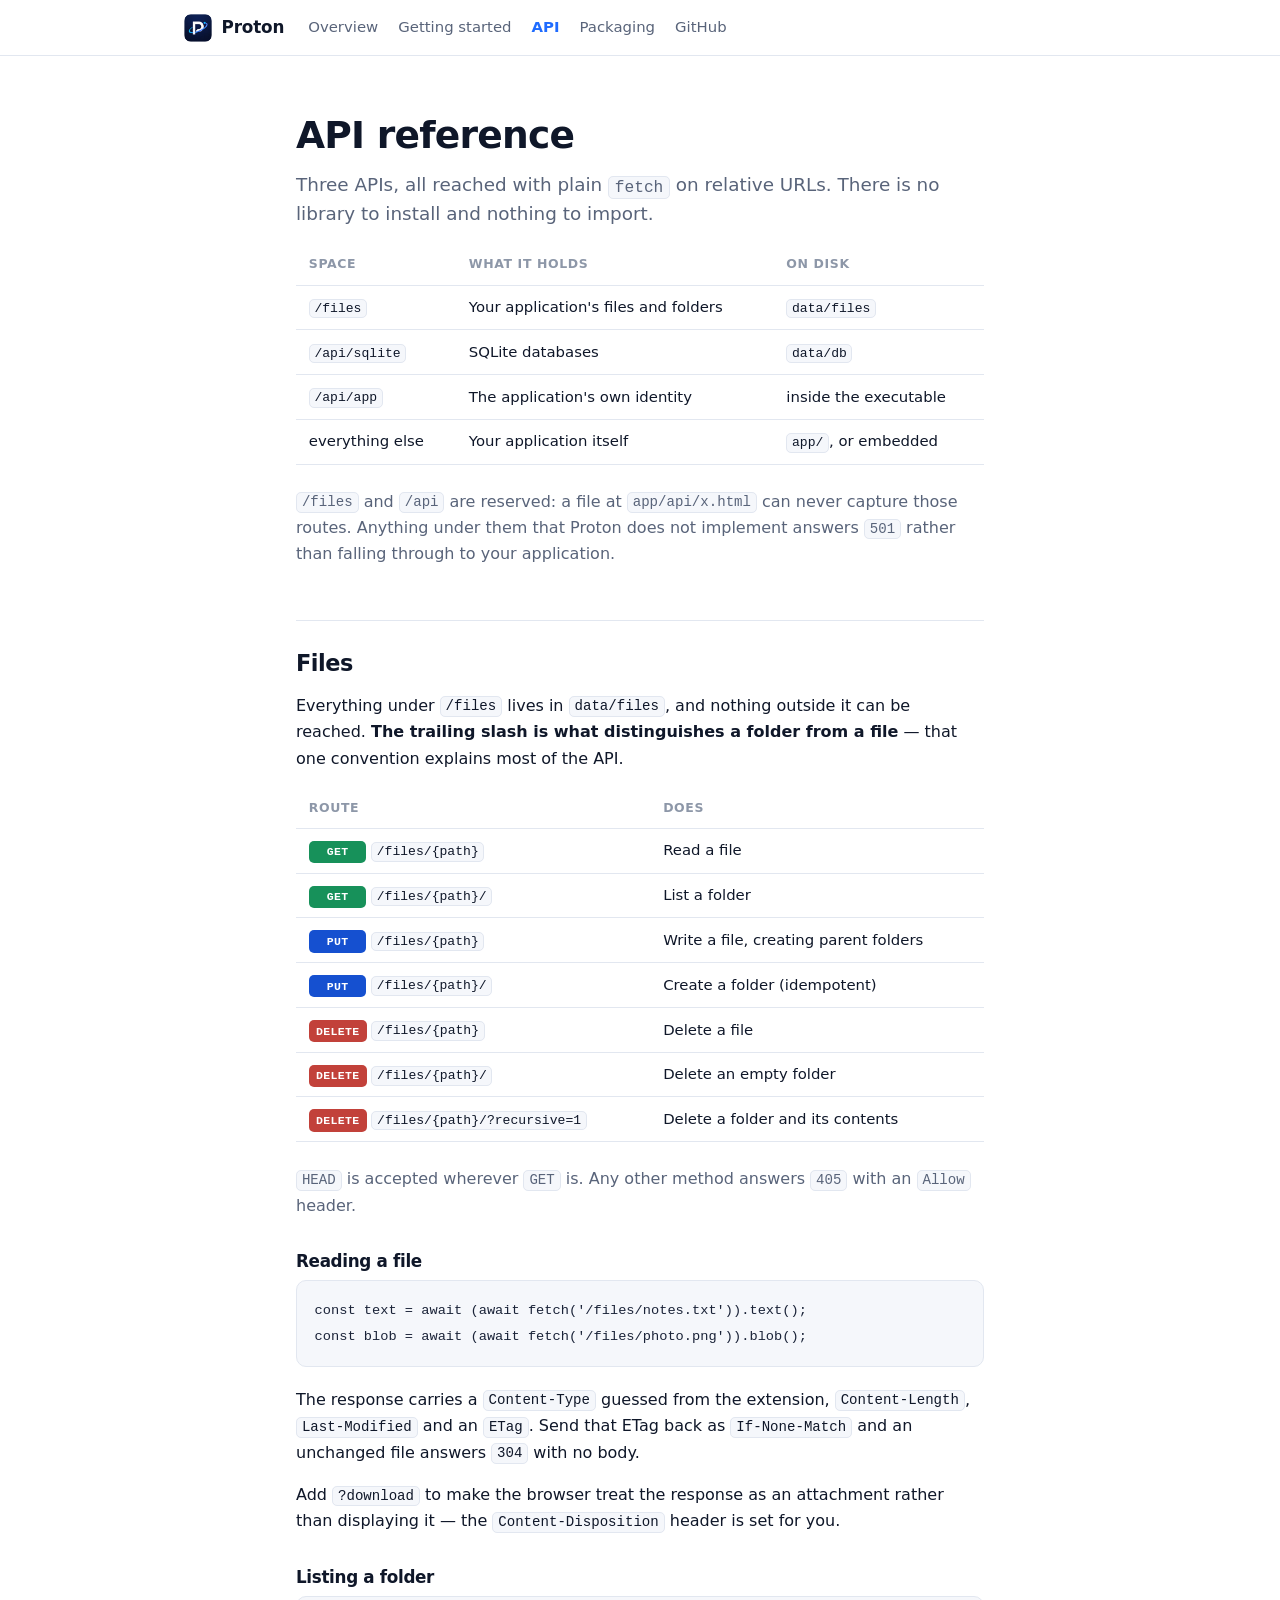
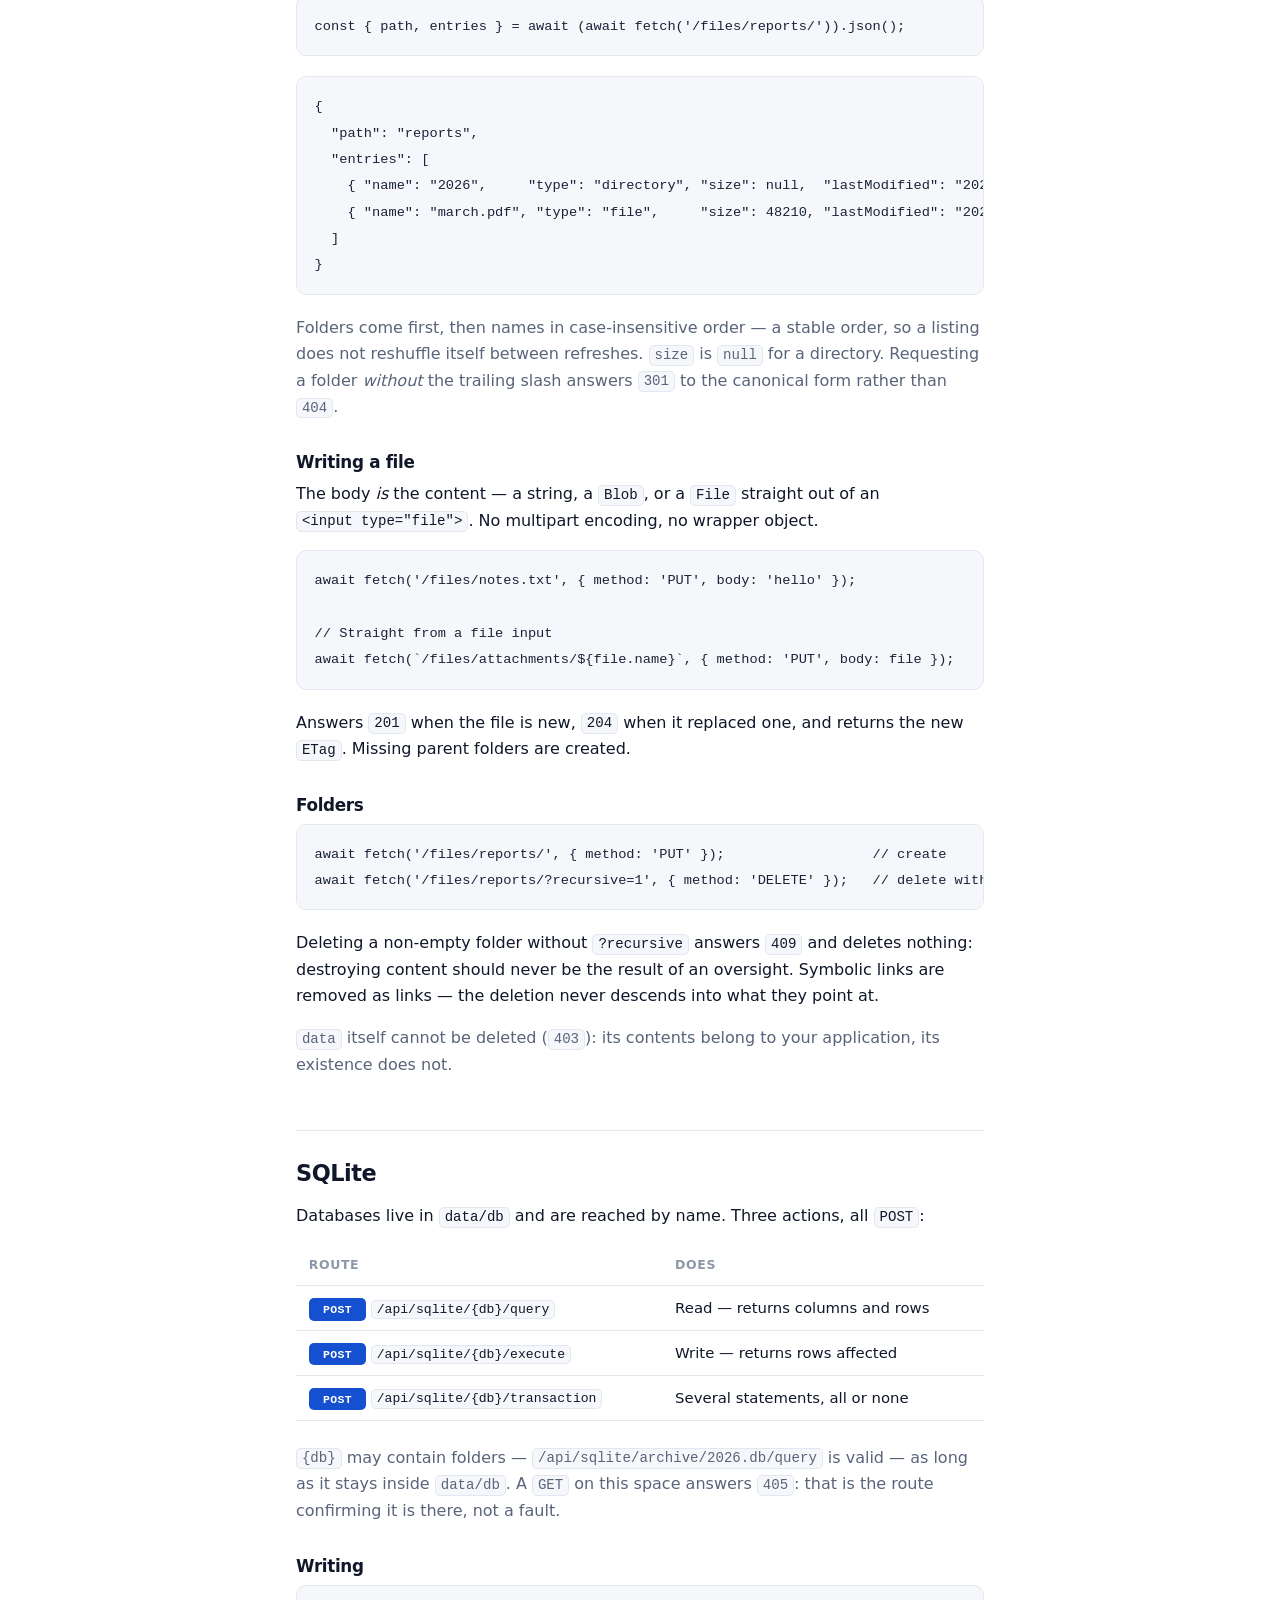
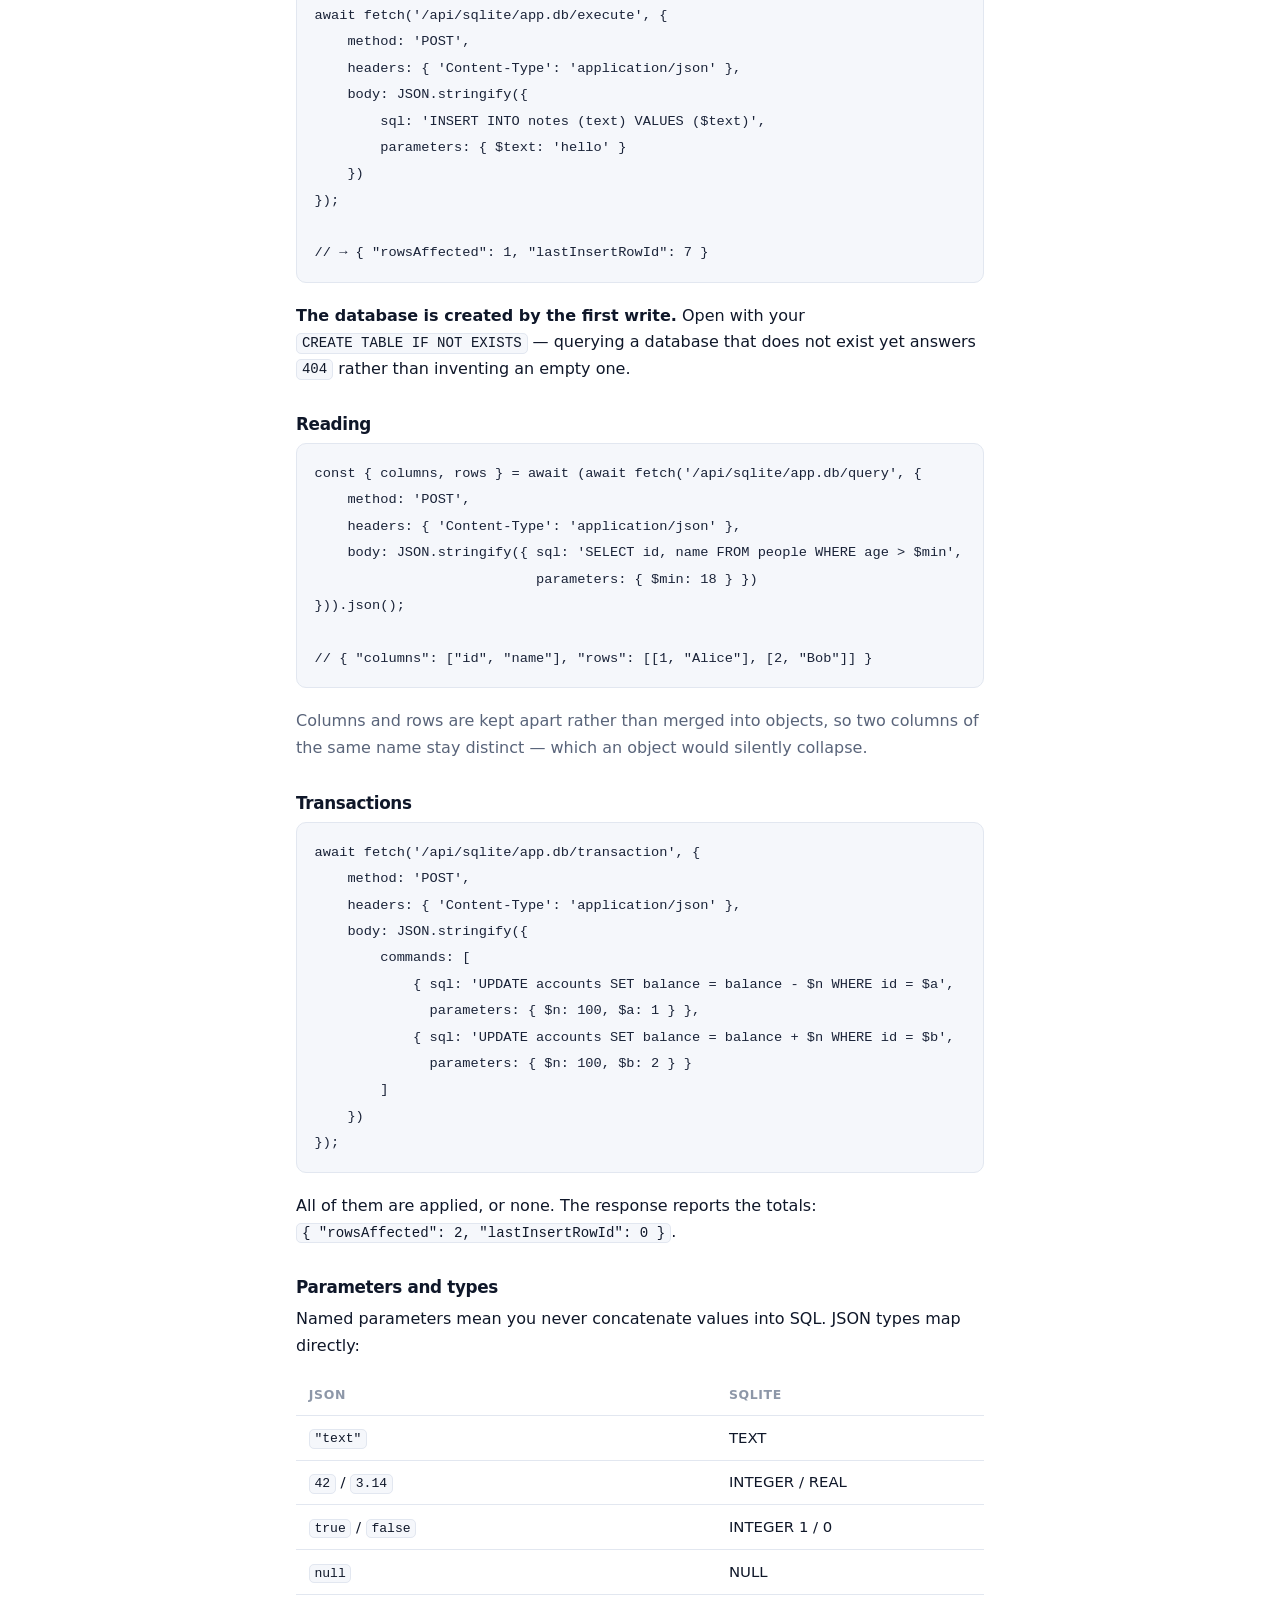
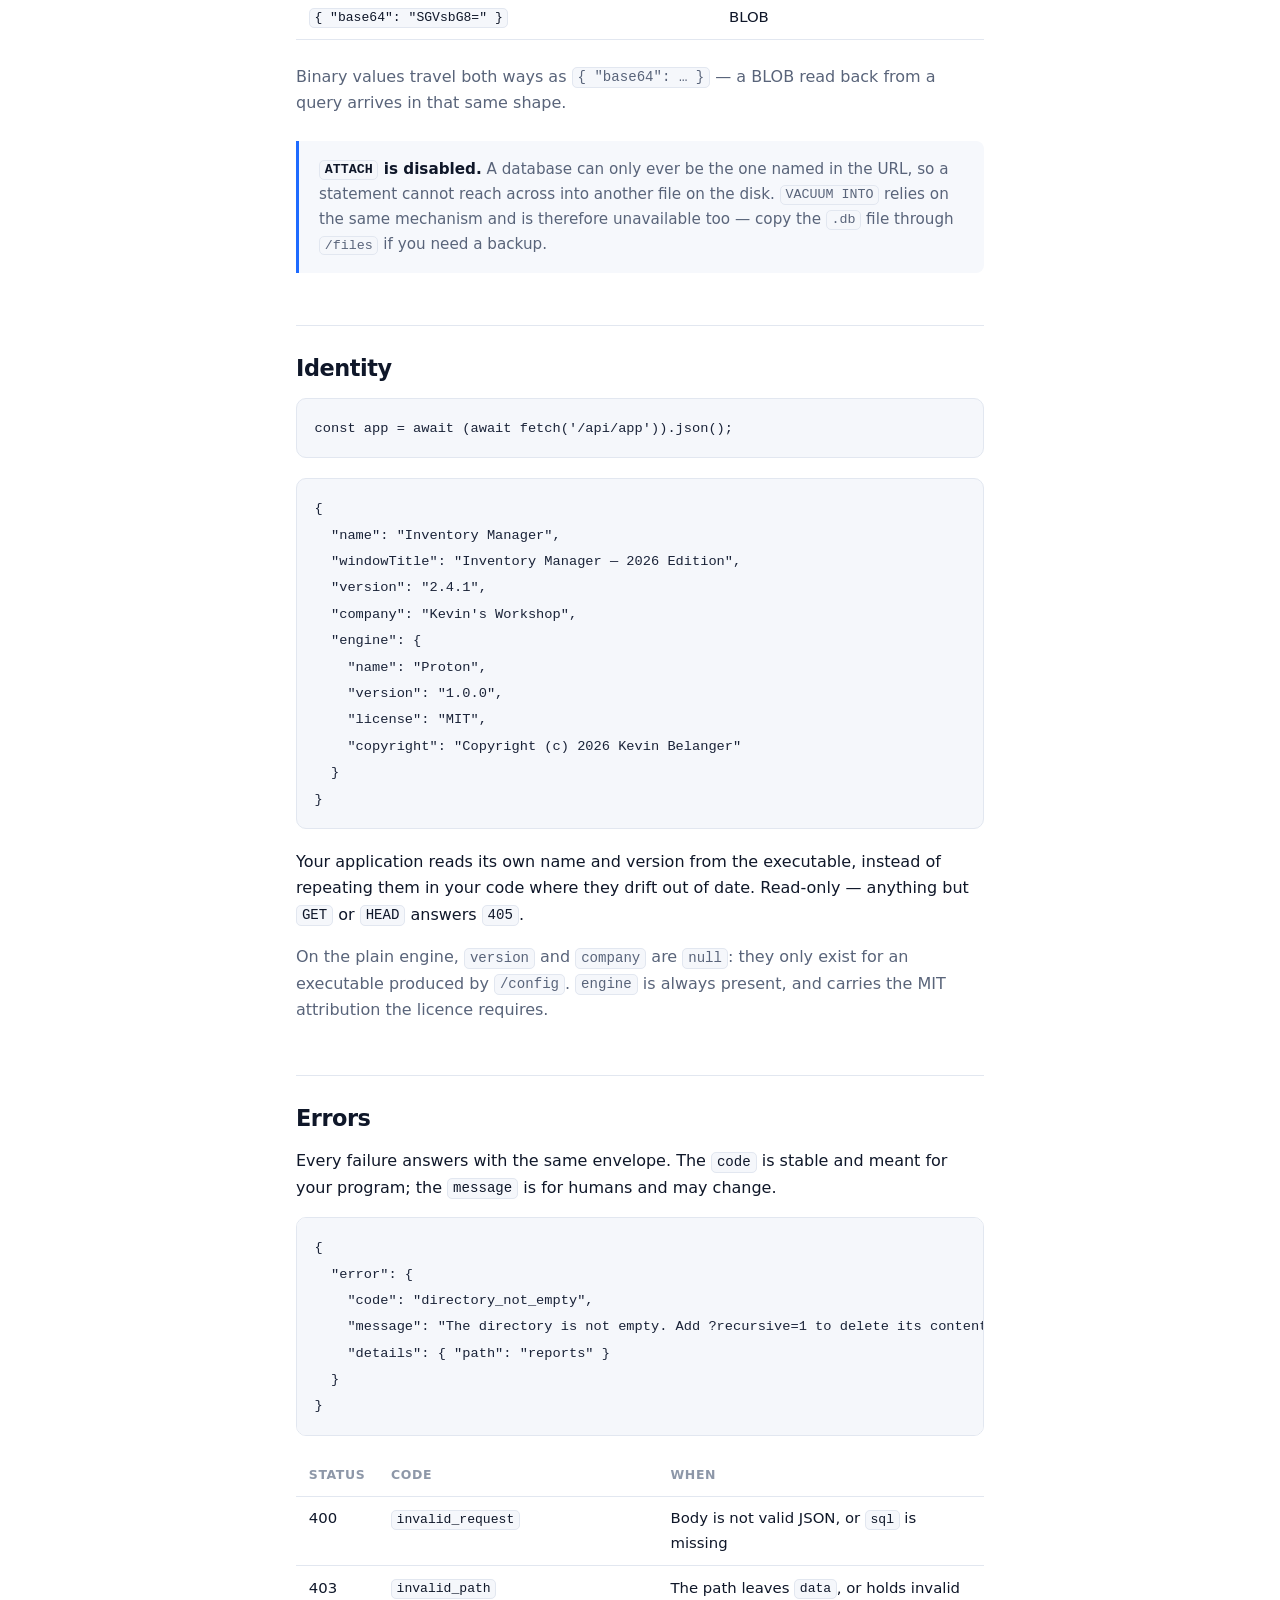
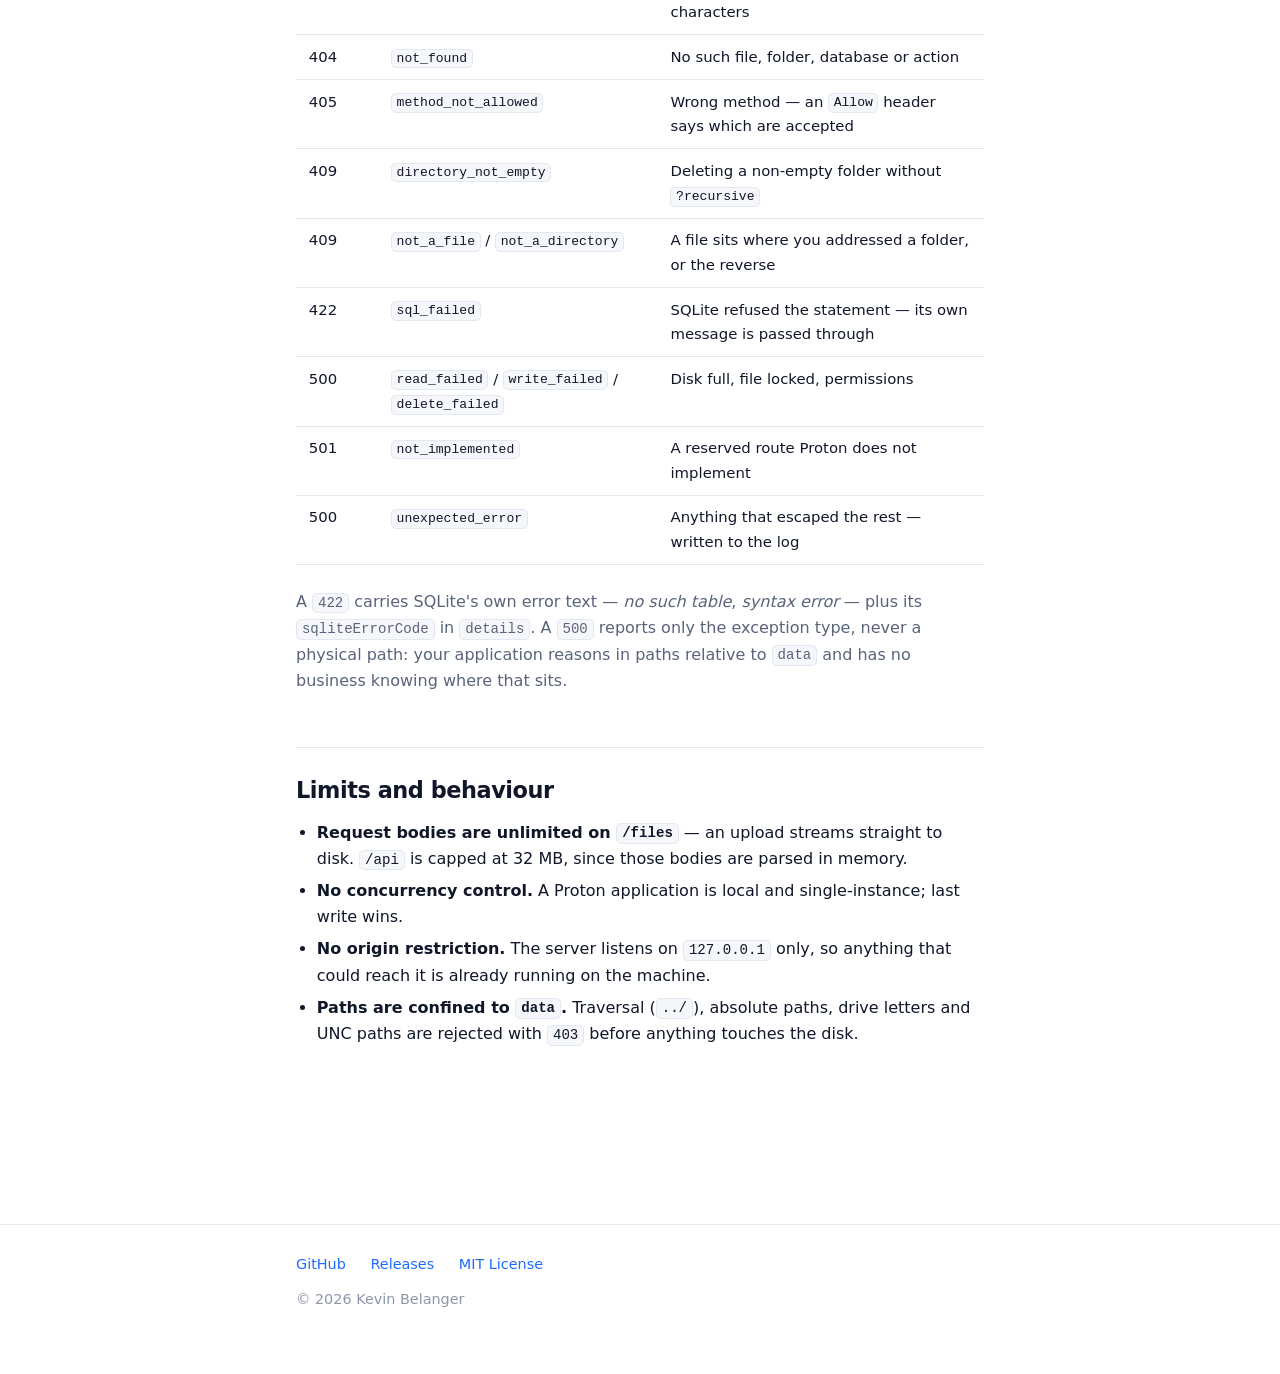
==== docs/api.html @ 99f1d13f "La documentation devient un site GitHub Pages sert `docs/` : la contrainte du fichier unique n'exist" ====
<!doctype html>
<html lang="en">
<head>
<meta charset="utf-8">
<meta name="viewport" content="width=device-width, initial-scale=1">
<title>API reference — Proton</title>
<meta name="description" content="The three APIs Proton adds to a web page: files, SQLite databases, and application identity.">
<link rel="icon" href="logo-96.png">
<link rel="stylesheet" href="style.css">
</head>
<body>

<header class="site-header">
<div>
    <a class="brand" href="index.html"><img src="logo-96.png" alt="">Proton</a>
    <nav class="site-nav">
        <a href="index.html">Overview</a>
        <a href="getting-started.html">Getting started</a>
        <a href="api.html" class="current">API</a>
        <a href="packaging.html">Packaging</a>
        <a class="out" href="https://github.com/kevin-belanger/Proton">GitHub</a>
    </nav>
</div>
</header>

<main>

<h1>API reference</h1>

<p class="lead">
    Three APIs, all reached with plain <code>fetch</code> on relative URLs. There is no
    library to install and nothing to import.
</p>

<div class="scroll">
<table>
    <tr><th>Space</th><th>What it holds</th><th>On disk</th></tr>
    <tr>
        <td><code>/files</code></td>
        <td>Your application's files and folders</td>
        <td><code>data/files</code></td>
    </tr>
    <tr>
        <td><code>/api/sqlite</code></td>
        <td>SQLite databases</td>
        <td><code>data/db</code></td>
    </tr>
    <tr>
        <td><code>/api/app</code></td>
        <td>The application's own identity</td>
        <td>inside the executable</td>
    </tr>
    <tr>
        <td>everything else</td>
        <td>Your application itself</td>
        <td><code>app/</code>, or embedded</td>
    </tr>
</table>
</div>

<p class="muted">
    <code>/files</code> and <code>/api</code> are reserved: a file at
    <code>app/api/x.html</code> can never capture those routes. Anything under them
    that Proton does not implement answers <code>501</code> rather than falling through
    to your application.
</p>

<h2>Files</h2>

<p>
    Everything under <code>/files</code> lives in <code>data/files</code>, and nothing
    outside it can be reached. <strong>The trailing slash is what distinguishes a
    folder from a file</strong> — that one convention explains most of the API.
</p>

<div class="scroll">
<table>
    <tr><th>Route</th><th>Does</th></tr>
    <tr><td><span class="m m-get">GET</span> <code>/files/{path}</code></td><td>Read a file</td></tr>
    <tr><td><span class="m m-get">GET</span> <code>/files/{path}/</code></td><td>List a folder</td></tr>
    <tr><td><span class="m m-put">PUT</span> <code>/files/{path}</code></td><td>Write a file, creating parent folders</td></tr>
    <tr><td><span class="m m-put">PUT</span> <code>/files/{path}/</code></td><td>Create a folder (idempotent)</td></tr>
    <tr><td><span class="m m-del">DELETE</span> <code>/files/{path}</code></td><td>Delete a file</td></tr>
    <tr><td><span class="m m-del">DELETE</span> <code>/files/{path}/</code></td><td>Delete an empty folder</td></tr>
    <tr><td><span class="m m-del">DELETE</span> <code>/files/{path}/?recursive=1</code></td><td>Delete a folder and its contents</td></tr>
</table>
</div>

<p class="muted">
    <code>HEAD</code> is accepted wherever <code>GET</code> is. Any other method
    answers <code>405</code> with an <code>Allow</code> header.
</p>

<h3>Reading a file</h3>

<pre><code>const text = await (await fetch('/files/notes.txt')).text();
const blob = await (await fetch('/files/photo.png')).blob();</code></pre>

<p>
    The response carries a <code>Content-Type</code> guessed from the extension,
    <code>Content-Length</code>, <code>Last-Modified</code> and an <code>ETag</code>.
    Send that ETag back as <code>If-None-Match</code> and an unchanged file answers
    <code>304</code> with no body.
</p>

<p>
    Add <code>?download</code> to make the browser treat the response as an attachment
    rather than displaying it — the <code>Content-Disposition</code> header is set for
    you.
</p>

<h3>Listing a folder</h3>

<pre><code>const { path, entries } = await (await fetch('/files/reports/')).json();</code></pre>

<pre><code>{
  "path": "reports",
  "entries": [
    { "name": "2026",     "type": "directory", "size": null,  "lastModified": "2026-08-25T13:40:41Z" },
    { "name": "march.pdf", "type": "file",     "size": 48210, "lastModified": "2026-08-24T09:12:03Z" }
  ]
}</code></pre>

<p class="muted">
    Folders come first, then names in case-insensitive order — a stable order, so a
    listing does not reshuffle itself between refreshes. <code>size</code> is
    <code>null</code> for a directory. Requesting a folder <em>without</em> the trailing
    slash answers <code>301</code> to the canonical form rather than <code>404</code>.
</p>

<h3>Writing a file</h3>

<p>
    The body <em>is</em> the content — a string, a <code>Blob</code>, or a
    <code>File</code> straight out of an <code>&lt;input type="file"&gt;</code>. No
    multipart encoding, no wrapper object.
</p>

<pre><code>await fetch('/files/notes.txt', { method: 'PUT', body: 'hello' });

// Straight from a file input
await fetch(`/files/attachments/${file.name}`, { method: 'PUT', body: file });</code></pre>

<p>
    Answers <code>201</code> when the file is new, <code>204</code> when it replaced
    one, and returns the new <code>ETag</code>. Missing parent folders are created.
</p>

<h3>Folders</h3>

<pre><code>await fetch('/files/reports/', { method: 'PUT' });                  // create
await fetch('/files/reports/?recursive=1', { method: 'DELETE' });   // delete with contents</code></pre>

<p>
    Deleting a non-empty folder without <code>?recursive</code> answers
    <code>409</code> and deletes nothing: destroying content should never be the result
    of an oversight. Symbolic links are removed as links — the deletion never descends
    into what they point at.
</p>

<p class="muted">
    <code>data</code> itself cannot be deleted (<code>403</code>): its contents belong
    to your application, its existence does not.
</p>

<h2>SQLite</h2>

<p>
    Databases live in <code>data/db</code> and are reached by name. Three actions, all
    <code>POST</code>:
</p>

<div class="scroll">
<table>
    <tr><th>Route</th><th>Does</th></tr>
    <tr><td><span class="m m-post">POST</span> <code>/api/sqlite/{db}/query</code></td><td>Read — returns columns and rows</td></tr>
    <tr><td><span class="m m-post">POST</span> <code>/api/sqlite/{db}/execute</code></td><td>Write — returns rows affected</td></tr>
    <tr><td><span class="m m-post">POST</span> <code>/api/sqlite/{db}/transaction</code></td><td>Several statements, all or none</td></tr>
</table>
</div>

<p class="muted">
    <code>{db}</code> may contain folders — <code>/api/sqlite/archive/2026.db/query</code>
    is valid — as long as it stays inside <code>data/db</code>. A <code>GET</code> on
    this space answers <code>405</code>: that is the route confirming it is there, not
    a fault.
</p>

<h3>Writing</h3>

<pre><code>await fetch('/api/sqlite/app.db/execute', {
    method: 'POST',
    headers: { 'Content-Type': 'application/json' },
    body: JSON.stringify({
        sql: 'INSERT INTO notes (text) VALUES ($text)',
        parameters: { $text: 'hello' }
    })
});

// → { "rowsAffected": 1, "lastInsertRowId": 7 }</code></pre>

<p>
    <strong>The database is created by the first write.</strong> Open with your
    <code>CREATE TABLE IF NOT EXISTS</code> — querying a database that does not exist
    yet answers <code>404</code> rather than inventing an empty one.
</p>

<h3>Reading</h3>

<pre><code>const { columns, rows } = await (await fetch('/api/sqlite/app.db/query', {
    method: 'POST',
    headers: { 'Content-Type': 'application/json' },
    body: JSON.stringify({ sql: 'SELECT id, name FROM people WHERE age &gt; $min',
                           parameters: { $min: 18 } })
})).json();

// { "columns": ["id", "name"], "rows": [[1, "Alice"], [2, "Bob"]] }</code></pre>

<p class="muted">
    Columns and rows are kept apart rather than merged into objects, so two columns of
    the same name stay distinct — which an object would silently collapse.
</p>

<h3>Transactions</h3>

<pre><code>await fetch('/api/sqlite/app.db/transaction', {
    method: 'POST',
    headers: { 'Content-Type': 'application/json' },
    body: JSON.stringify({
        commands: [
            { sql: 'UPDATE accounts SET balance = balance - $n WHERE id = $a',
              parameters: { $n: 100, $a: 1 } },
            { sql: 'UPDATE accounts SET balance = balance + $n WHERE id = $b',
              parameters: { $n: 100, $b: 2 } }
        ]
    })
});</code></pre>

<p>
    All of them are applied, or none. The response reports the totals:
    <code>{ "rowsAffected": 2, "lastInsertRowId": 0 }</code>.
</p>

<h3>Parameters and types</h3>

<p>
    Named parameters mean you never concatenate values into SQL. JSON types map
    directly:
</p>

<div class="scroll">
<table>
    <tr><th>JSON</th><th>SQLite</th></tr>
    <tr><td><code>"text"</code></td><td>TEXT</td></tr>
    <tr><td><code>42</code> / <code>3.14</code></td><td>INTEGER / REAL</td></tr>
    <tr><td><code>true</code> / <code>false</code></td><td>INTEGER 1 / 0</td></tr>
    <tr><td><code>null</code></td><td>NULL</td></tr>
    <tr><td><code>{ "base64": "SGVsbG8=" }</code></td><td>BLOB</td></tr>
</table>
</div>

<p class="muted">
    Binary values travel both ways as <code>{ "base64": … }</code> — a BLOB read back
    from a query arrives in that same shape.
</p>

<div class="note">
    <p>
        <strong><code>ATTACH</code> is disabled.</strong> A database can only ever be
        the one named in the URL, so a statement cannot reach across into another file
        on the disk. <code>VACUUM INTO</code> relies on the same mechanism and is
        therefore unavailable too — copy the <code>.db</code> file through
        <code>/files</code> if you need a backup.
    </p>
</div>

<h2>Identity</h2>

<pre><code>const app = await (await fetch('/api/app')).json();</code></pre>

<pre><code>{
  "name": "Inventory Manager",
  "windowTitle": "Inventory Manager — 2026 Edition",
  "version": "2.4.1",
  "company": "Kevin's Workshop",
  "engine": {
    "name": "Proton",
    "version": "1.0.0",
    "license": "MIT",
    "copyright": "Copyright (c) 2026 Kevin Belanger"
  }
}</code></pre>

<p>
    Your application reads its own name and version from the executable, instead of
    repeating them in your code where they drift out of date. Read-only —
    anything but <code>GET</code> or <code>HEAD</code> answers <code>405</code>.
</p>

<p class="muted">
    On the plain engine, <code>version</code> and <code>company</code> are
    <code>null</code>: they only exist for an executable produced by
    <code>/config</code>. <code>engine</code> is always present, and carries the MIT
    attribution the licence requires.
</p>

<h2>Errors</h2>

<p>
    Every failure answers with the same envelope. The <code>code</code> is stable and
    meant for your program; the <code>message</code> is for humans and may change.
</p>

<pre><code>{
  "error": {
    "code": "directory_not_empty",
    "message": "The directory is not empty. Add ?recursive=1 to delete its contents.",
    "details": { "path": "reports" }
  }
}</code></pre>

<div class="scroll">
<table>
    <tr><th>Status</th><th>Code</th><th>When</th></tr>
    <tr><td>400</td><td><code>invalid_request</code></td><td>Body is not valid JSON, or <code>sql</code> is missing</td></tr>
    <tr><td>403</td><td><code>invalid_path</code></td><td>The path leaves <code>data</code>, or holds invalid characters</td></tr>
    <tr><td>404</td><td><code>not_found</code></td><td>No such file, folder, database or action</td></tr>
    <tr><td>405</td><td><code>method_not_allowed</code></td><td>Wrong method — an <code>Allow</code> header says which are accepted</td></tr>
    <tr><td>409</td><td><code>directory_not_empty</code></td><td>Deleting a non-empty folder without <code>?recursive</code></td></tr>
    <tr><td>409</td><td><code>not_a_file</code> / <code>not_a_directory</code></td><td>A file sits where you addressed a folder, or the reverse</td></tr>
    <tr><td>422</td><td><code>sql_failed</code></td><td>SQLite refused the statement — its own message is passed through</td></tr>
    <tr><td>500</td><td><code>read_failed</code> / <code>write_failed</code> / <code>delete_failed</code></td><td>Disk full, file locked, permissions</td></tr>
    <tr><td>501</td><td><code>not_implemented</code></td><td>A reserved route Proton does not implement</td></tr>
    <tr><td>500</td><td><code>unexpected_error</code></td><td>Anything that escaped the rest — written to the log</td></tr>
</table>
</div>

<p class="muted">
    A <code>422</code> carries SQLite's own error text — <em>no such table</em>,
    <em>syntax error</em> — plus its <code>sqliteErrorCode</code> in
    <code>details</code>. A <code>500</code> reports only the exception type, never a
    physical path: your application reasons in paths relative to <code>data</code> and
    has no business knowing where that sits.
</p>

<h2>Limits and behaviour</h2>

<ul>
    <li><strong>Request bodies are unlimited on <code>/files</code></strong> — an
        upload streams straight to disk. <code>/api</code> is capped at 32 MB, since
        those bodies are parsed in memory.</li>
    <li><strong>No concurrency control.</strong> A Proton application is local and
        single-instance; last write wins.</li>
    <li><strong>No origin restriction.</strong> The server listens on
        <code>127.0.0.1</code> only, so anything that could reach it is already running
        on the machine.</li>
    <li><strong>Paths are confined to <code>data</code>.</strong> Traversal
        (<code>../</code>), absolute paths, drive letters and UNC paths are rejected
        with <code>403</code> before anything touches the disk.</li>
</ul>

</main>

<footer class="site-footer">
<div>
    <a href="https://github.com/kevin-belanger/Proton">GitHub</a>
    <a href="https://github.com/kevin-belanger/Proton/releases">Releases</a>
    <a href="https://github.com/kevin-belanger/Proton/blob/main/LICENSE">MIT License</a>
    <p style="margin-top:.75rem">© 2026 Kevin Belanger</p>
</div>
</footer>

</body>
</html>
---- docs/style.css ----
/* Proton — documentation site */

:root {
    color-scheme: light dark;

    --page: #ffffff;
    --panel: #f6f8fc;
    --text: #0f1729;
    --muted: #59647a;
    --faint: #8d97a8;
    --line: #e2e7f0;

    --navy: #0c1a38;
    --blue: #1e6bff;
    --blue-deep: #1550d0;
    --cyan: #22a7f0;
    --blue-soft: #eaf1ff;

    --code-bg: #f5f7fb;
    --code-text: #1a2338;
    --shell-bg: #0c1a38;
    --shell-text: #dde6f7;
    --shell-dim: #8ba3cc;

    --ok: #17915a;
}

@media (prefers-color-scheme: dark) {
    :root {
        --page: #0b1220;
        --panel: #121b2e;
        --text: #eef2f9;
        --muted: #9daac0;
        --faint: #6d7a90;
        --line: #222d44;

        --navy: #060d1c;
        --blue: #74a3ff;
        --blue-deep: #5b8cf0;
        --cyan: #4cc2ff;
        --blue-soft: #16233d;

        --code-bg: #121b2e;
        --code-text: #dde6f7;
        --shell-bg: #060d1c;
        --shell-text: #dde6f7;
        --shell-dim: #6d7a90;

        --ok: #3fc98a;
    }
}

* { box-sizing: border-box; }

body {
    margin: 0;
    background: var(--page);
    color: var(--text);
    font-family: "Segoe UI Variable Text", "Segoe UI", -apple-system, system-ui, sans-serif;
    font-size: 16px;
    line-height: 1.65;
}

/* --- Header ------------------------------------------------------------- */

.site-header {
    border-bottom: 1px solid var(--line);
    background: var(--page);
    position: sticky;
    top: 0;
    z-index: 10;
}

.site-header > div {
    max-width: 60rem;
    margin: 0 auto;
    padding: .85rem 1.5rem;
    display: flex;
    align-items: center;
    gap: 1.5rem;
    flex-wrap: wrap;
}

.brand {
    display: flex;
    align-items: center;
    gap: .6rem;
    text-decoration: none;
    color: inherit;
    font-weight: 640;
    font-size: 1.05rem;
    letter-spacing: -.01em;
}

.brand img { width: 28px; height: 28px; border-radius: 7px; display: block; }

.site-nav { display: flex; gap: 1.25rem; flex-wrap: wrap; font-size: .93rem; }

.site-nav a { color: var(--muted); text-decoration: none; }
.site-nav a:hover { color: var(--text); }
.site-nav a.current { color: var(--blue); font-weight: 620; }

.site-nav .out { margin-left: auto; }

/* --- Layout ------------------------------------------------------------- */

main {
    max-width: 46rem;
    margin: 0 auto;
    padding: 3.5rem 1.5rem 6rem;
}

.wide { max-width: 60rem; }

/* --- Typography --------------------------------------------------------- */

h1, h2, h3, h4 {
    font-family: "Segoe UI Variable Display", "Segoe UI", -apple-system, system-ui, sans-serif;
    letter-spacing: -.02em;
    line-height: 1.25;
}

h1 { margin: 0 0 .75rem; font-size: 2.35rem; font-weight: 680; }

h2 {
    margin: 3.25rem 0 1rem;
    padding-top: 1.75rem;
    border-top: 1px solid var(--line);
    font-size: 1.4rem;
    font-weight: 640;
}

h3 { margin: 2rem 0 .5rem; font-size: 1.05rem; font-weight: 620; }
h4 { margin: 1.5rem 0 .4rem; font-size: .95rem; font-weight: 620; }

p { margin: 0 0 1rem; }
strong { font-weight: 620; }
.muted { color: var(--muted); }
.lead { font-size: 1.15rem; line-height: 1.55; color: var(--muted); }

a { color: var(--blue); text-decoration: none; }
a:hover { text-decoration: underline; }

ul, ol { padding-left: 1.3rem; }
li { margin-bottom: .35rem; }

/* --- Code --------------------------------------------------------------- */

code {
    font-family: "Cascadia Code", Consolas, "SF Mono", monospace;
    font-size: .88em;
    background: var(--code-bg);
    border: 1px solid var(--line);
    border-radius: 5px;
    padding: .1em .35em;
    white-space: nowrap;
}

pre {
    margin: 0 0 1.25rem;
    padding: 1rem 1.1rem;
    background: var(--code-bg);
    border: 1px solid var(--line);
    border-radius: 10px;
    overflow-x: auto;
}

pre code {
    background: none;
    border: none;
    padding: 0;
    white-space: pre;
    font-size: .855rem;
    line-height: 1.65;
    color: var(--code-text);
}

pre.shell { background: var(--shell-bg); border-color: transparent; }
pre.shell code { color: var(--shell-text); }
pre.shell .dim { color: var(--shell-dim); }

/* --- Tables ------------------------------------------------------------- */

.scroll { overflow-x: auto; margin: 0 0 1.5rem; }

table { width: 100%; border-collapse: collapse; font-size: .93rem; }

th, td {
    text-align: left;
    padding: .6rem .8rem;
    border-bottom: 1px solid var(--line);
    vertical-align: top;
}

th {
    font-weight: 620;
    font-size: .78rem;
    text-transform: uppercase;
    letter-spacing: .05em;
    color: var(--faint);
}

td code { white-space: nowrap; }

/* --- Cards -------------------------------------------------------------- */

.cards {
    display: grid;
    grid-template-columns: repeat(auto-fit, minmax(15rem, 1fr));
    gap: 1rem;
    margin: 1.75rem 0;
}

.card {
    display: block;
    padding: 1.15rem 1.3rem;
    background: var(--panel);
    border: 1px solid var(--line);
    border-radius: 12px;
    text-decoration: none;
    color: inherit;
}

.card:hover { border-color: var(--blue); text-decoration: none; }
.card strong { display: block; color: var(--blue); margin-bottom: .2rem; }
.card span { color: var(--muted); font-size: .92rem; }

/* --- Compare grid ------------------------------------------------------- */

.compare {
    display: grid;
    grid-template-columns: 1fr 1fr;
    gap: 1px;
    margin: 1.5rem 0;
    background: var(--line);
    border: 1px solid var(--line);
    border-radius: 12px;
    overflow: hidden;
}

.compare > div { padding: 1.1rem 1.25rem; background: var(--page); }

.compare h4 {
    margin: 0 0 .6rem;
    font-size: .76rem;
    font-weight: 640;
    text-transform: uppercase;
    letter-spacing: .06em;
    color: var(--faint);
}

.compare ul { margin: 0; padding-left: 1.1rem; color: var(--muted); font-size: .93rem; }
.compare .yes { color: var(--text); }

@media (max-width: 34rem) { .compare { grid-template-columns: 1fr; } }

/* --- Steps -------------------------------------------------------------- */

.steps { counter-reset: step; margin: 1.5rem 0 0; padding: 0; list-style: none; }

.steps > li {
    counter-increment: step;
    position: relative;
    padding: 0 0 1.75rem 3rem;
    margin-left: .9rem;
    border-left: 1px solid var(--line);
}

.steps > li:last-child { border-left-color: transparent; padding-bottom: 0; }

.steps > li::before {
    content: counter(step);
    position: absolute;
    left: -.9rem;
    top: -.15rem;
    width: 1.8rem;
    height: 1.8rem;
    background: var(--blue-soft);
    color: var(--blue);
    border-radius: 50%;
    display: grid;
    place-items: center;
    font-size: .82rem;
    font-weight: 640;
}

.steps h3 { margin: 0 0 .35rem; }
.steps p { margin-bottom: .75rem; }

/* --- Note --------------------------------------------------------------- */

.note {
    margin: 1.5rem 0;
    padding: 1rem 1.25rem;
    background: var(--panel);
    border-left: 3px solid var(--blue);
    border-radius: 0 8px 8px 0;
    font-size: .95rem;
    color: var(--muted);
}

.note p:last-child { margin-bottom: 0; }
.note strong { color: var(--text); }

/* --- Method badges ------------------------------------------------------ */

.m {
    display: inline-block;
    min-width: 3.6rem;
    text-align: center;
    padding: .1rem .45rem;
    border-radius: 5px;
    font-family: "Cascadia Code", Consolas, monospace;
    font-size: .72rem;
    font-weight: 700;
    letter-spacing: .03em;
    color: #fff;
    background: var(--faint);
    white-space: nowrap;
}

.m-get { background: var(--ok); }
.m-put { background: var(--blue-deep); }
.m-post { background: var(--blue-deep); }
.m-del { background: #c2413a; }

/* --- Footer ------------------------------------------------------------- */

.site-footer {
    border-top: 1px solid var(--line);
    margin-top: 4rem;
}

.site-footer > div {
    max-width: 46rem;
    margin: 0 auto;
    padding: 1.75rem 1.5rem 3rem;
    color: var(--faint);
    font-size: .9rem;
}

.site-footer a { margin-right: 1.25rem; }
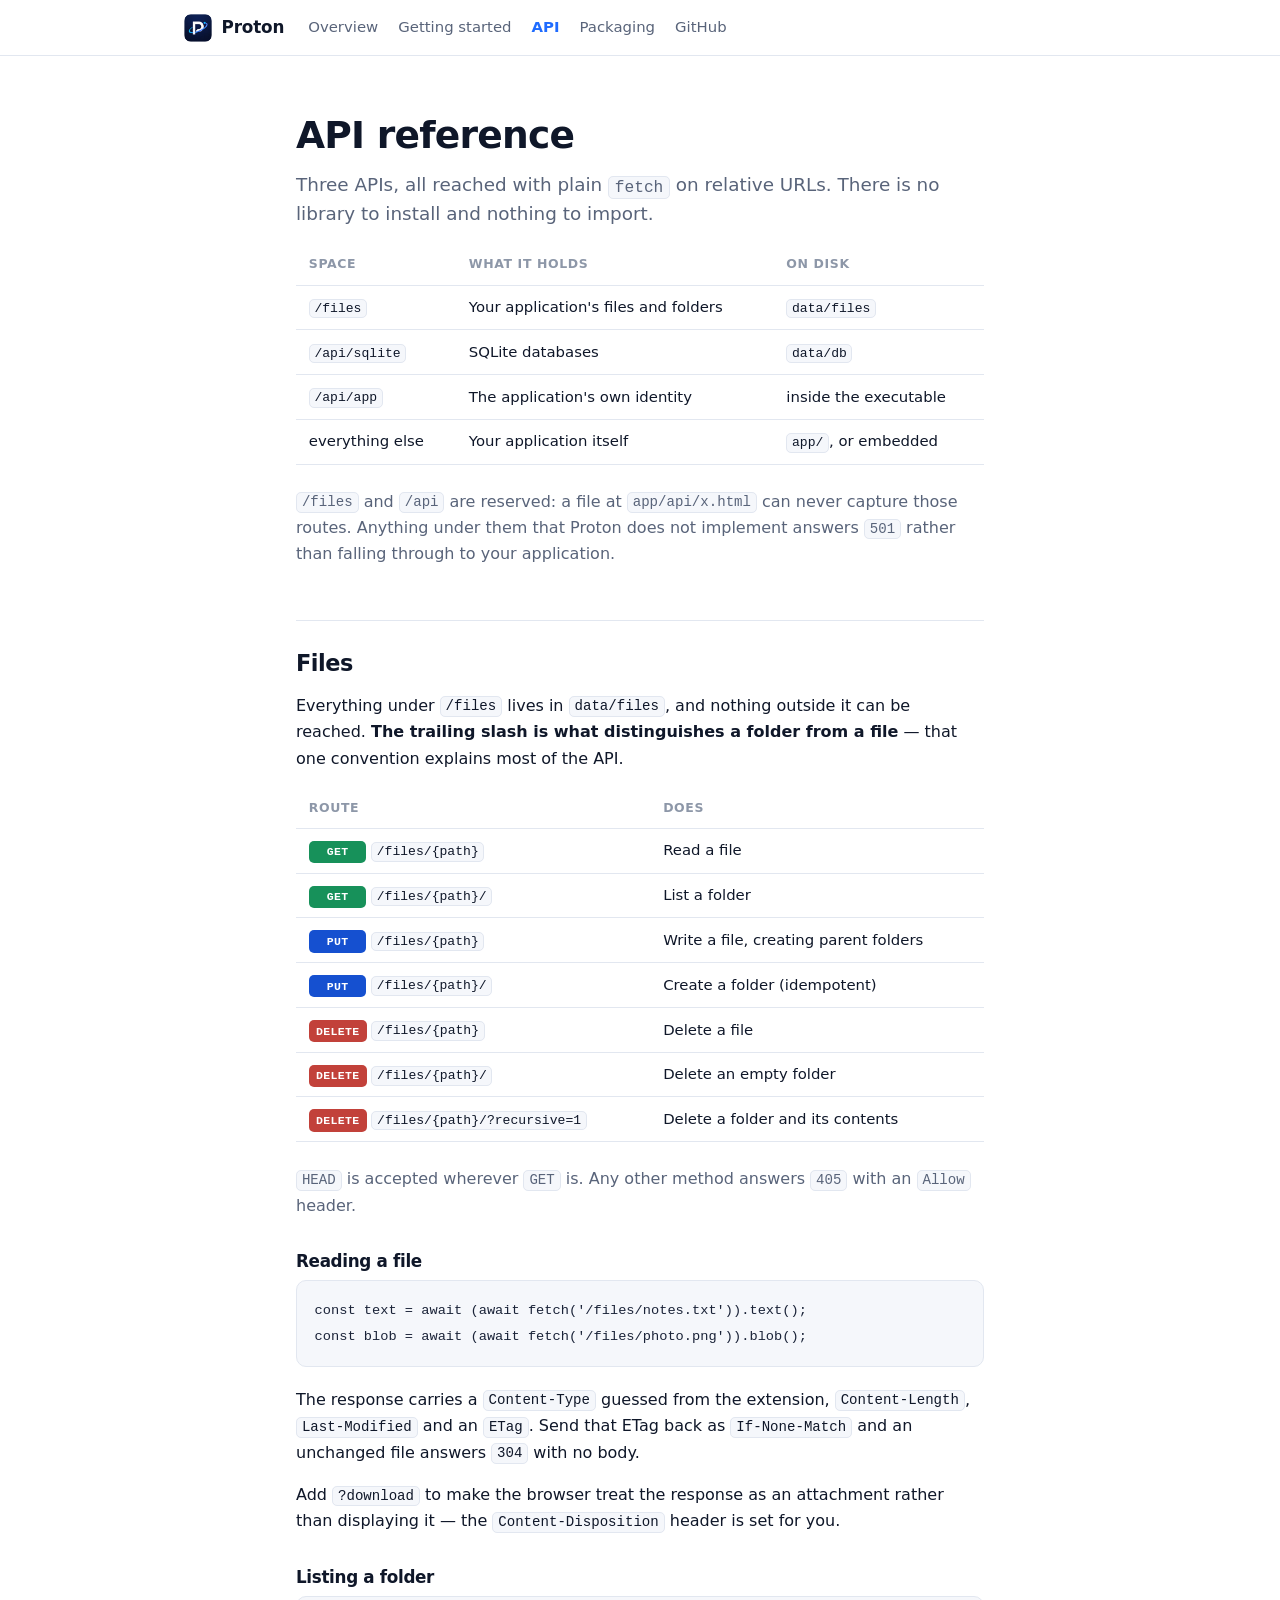
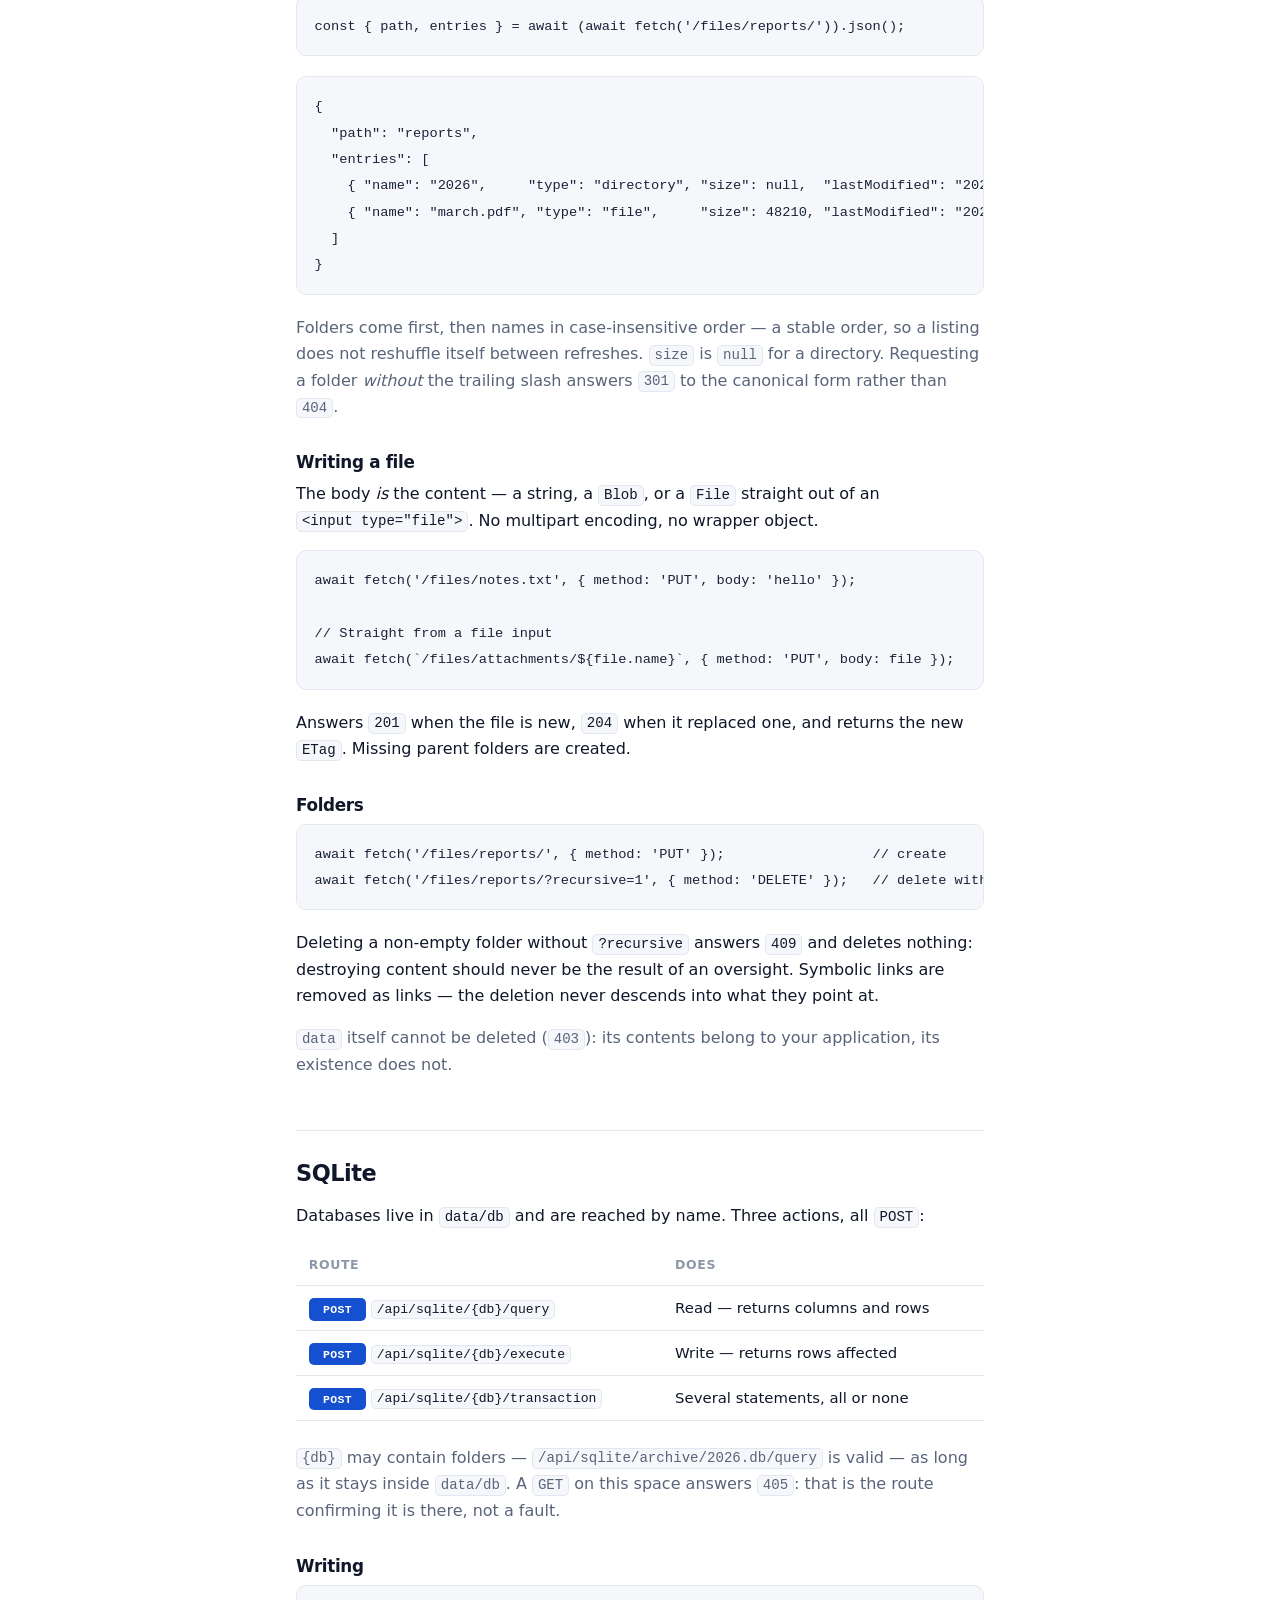
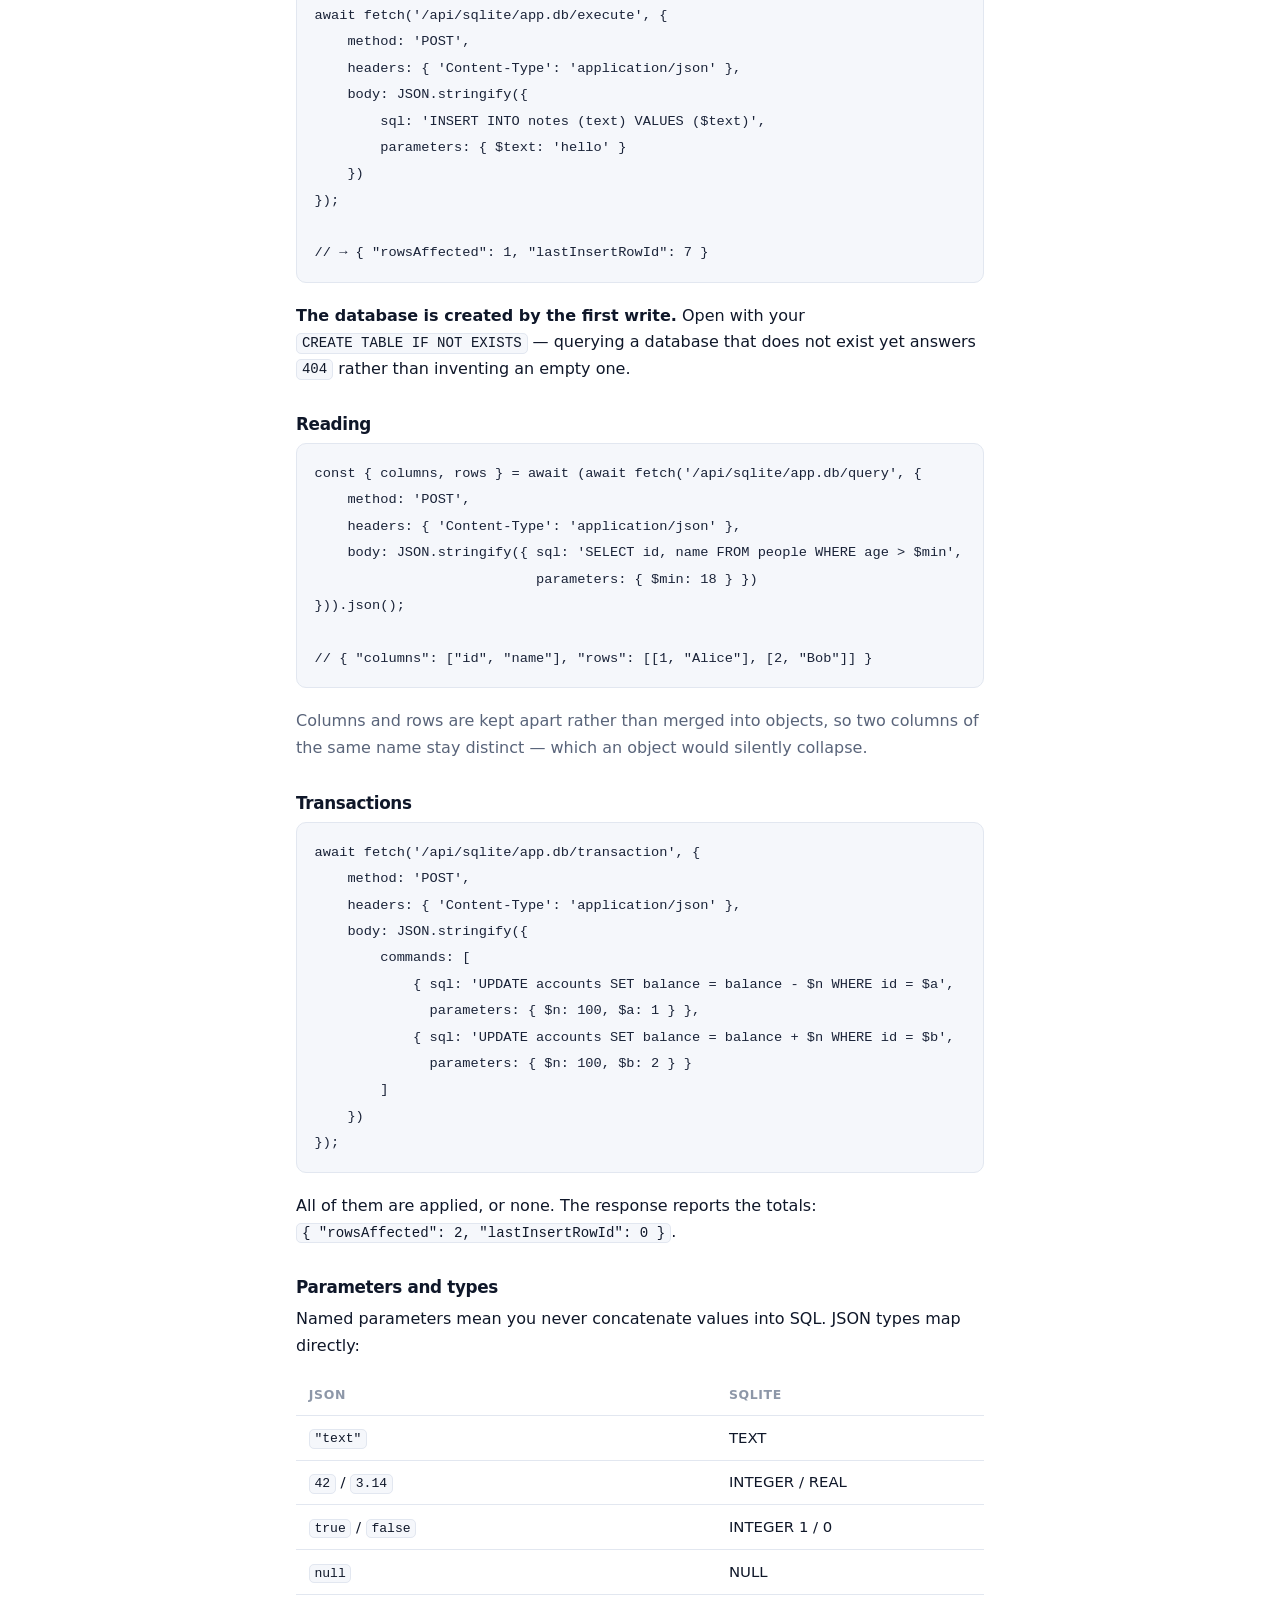
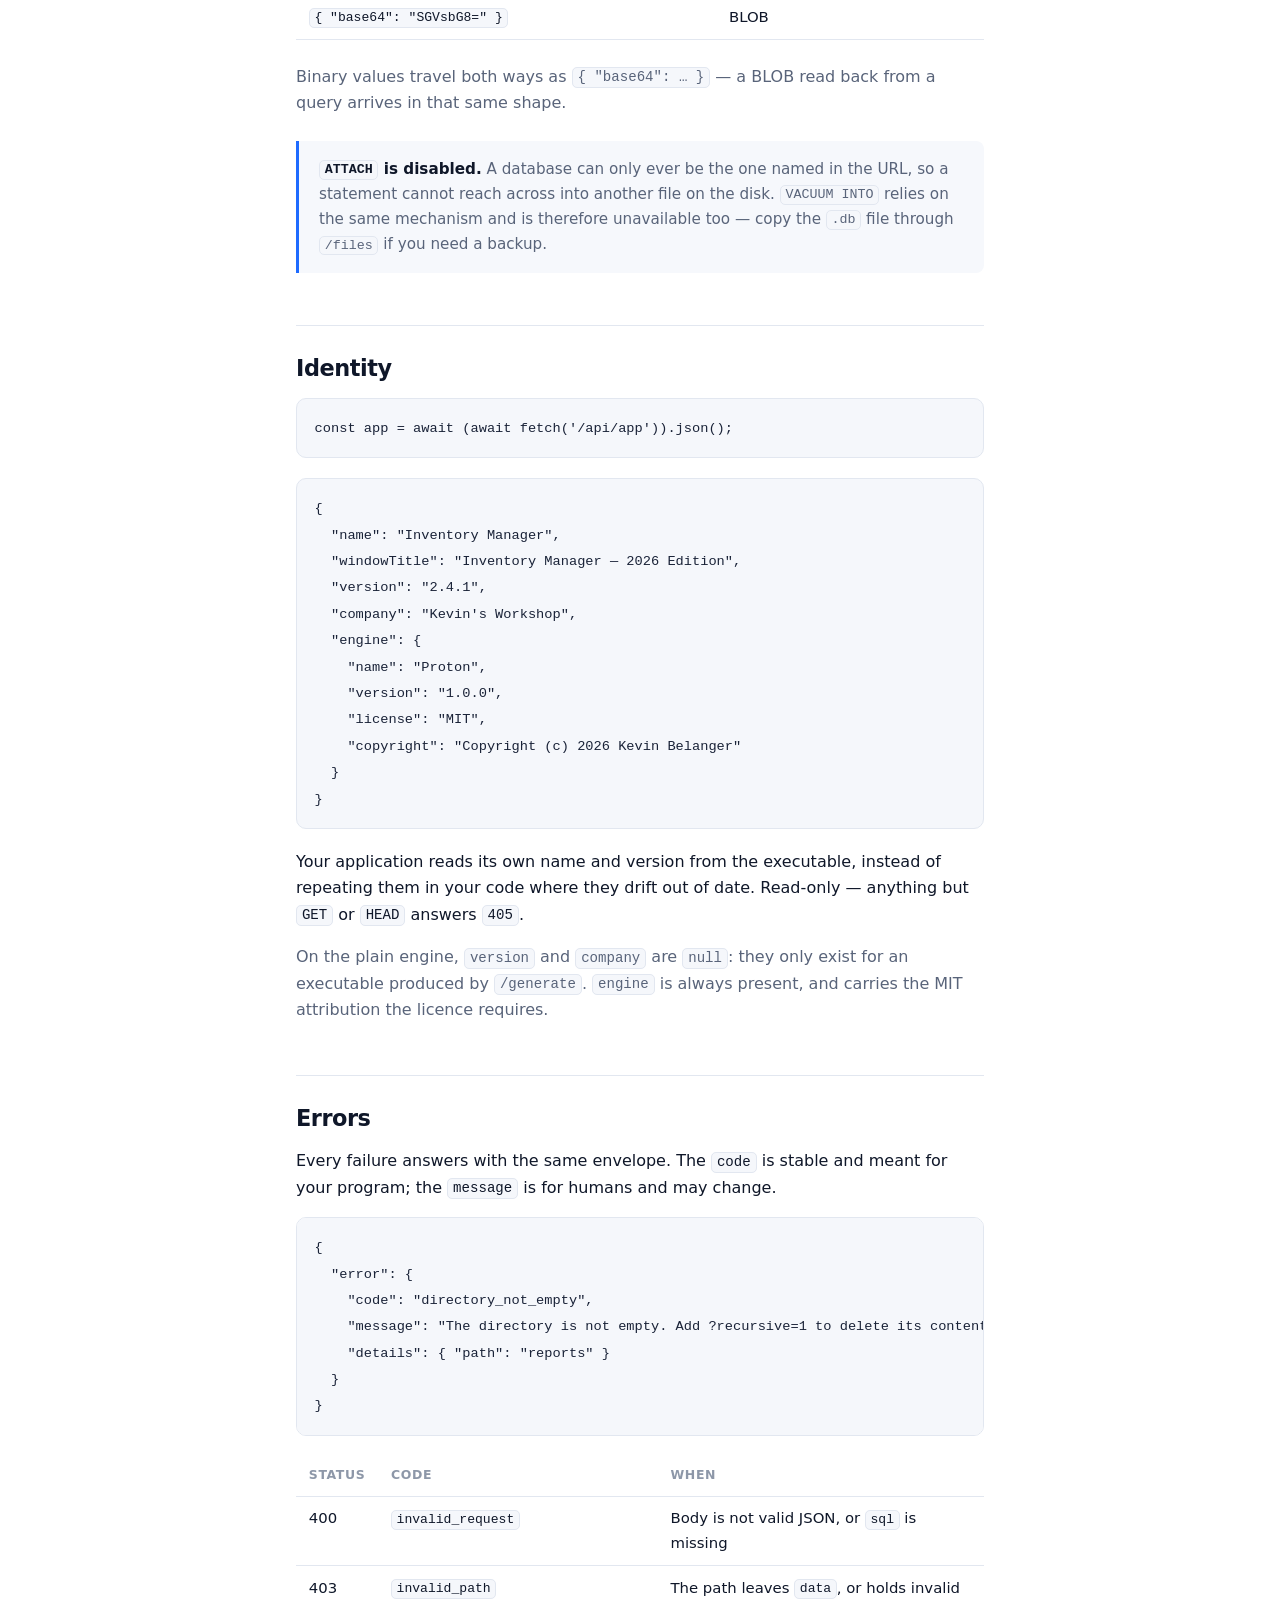
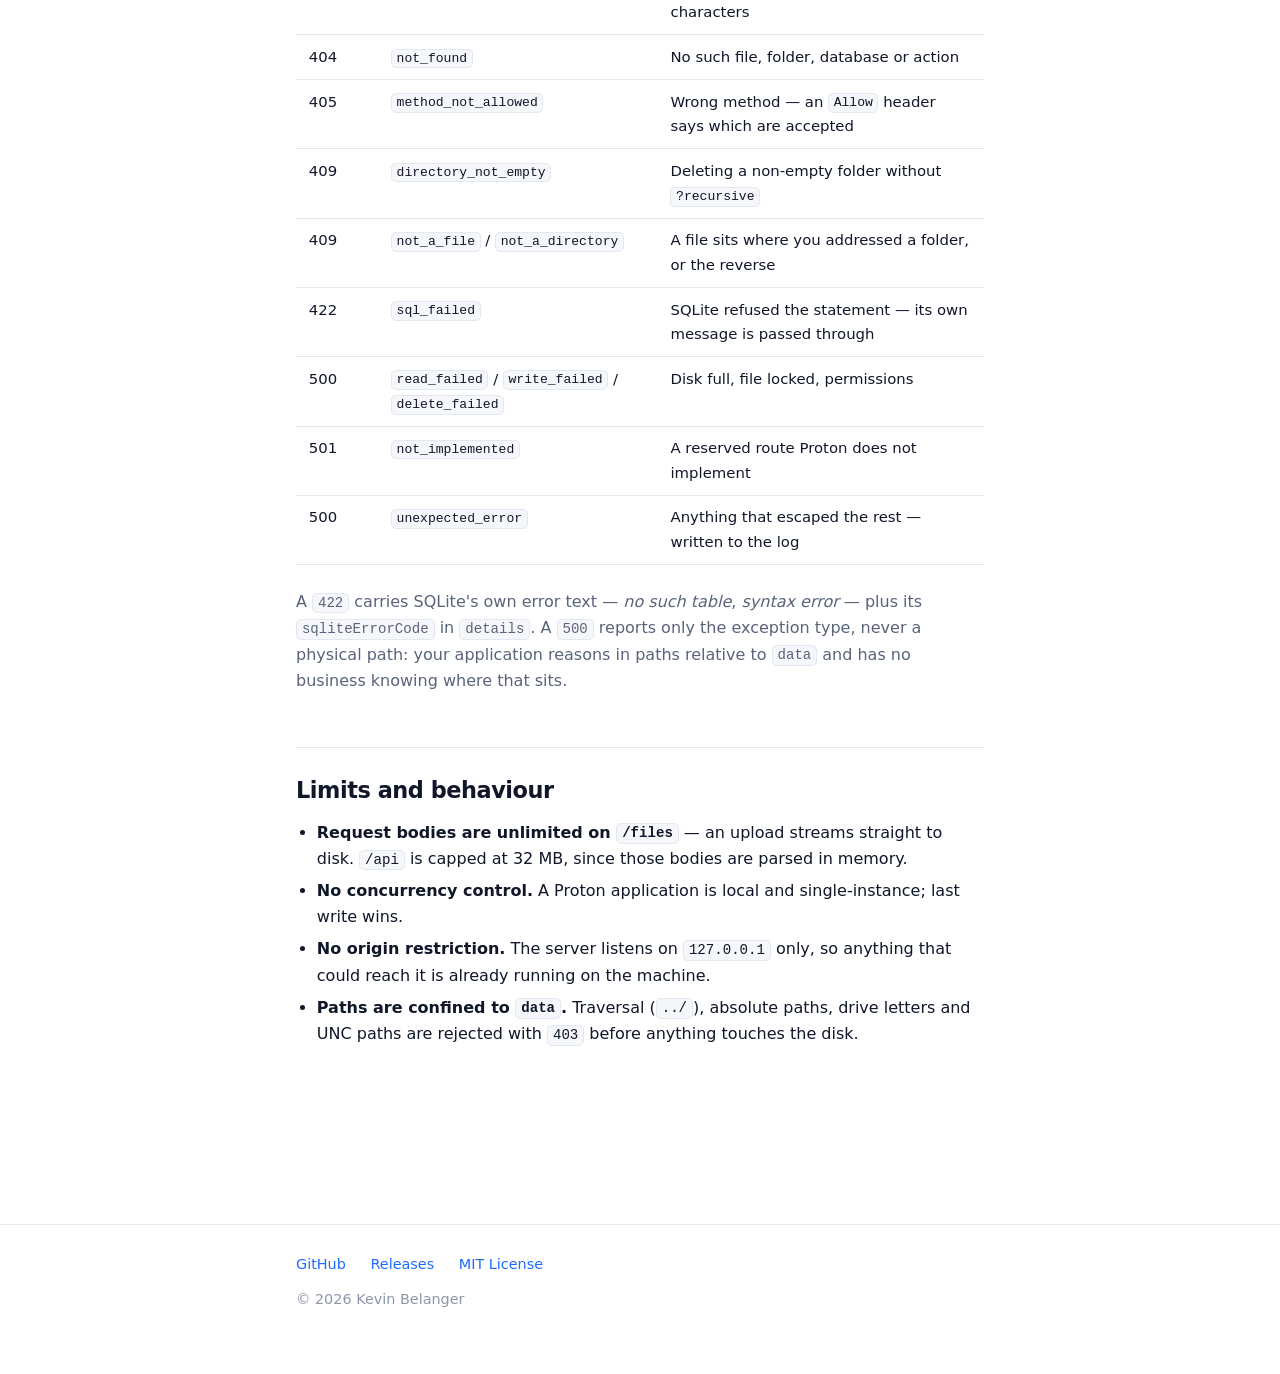
==== commit bce61981: "Le drapeau /config devient /generate `/config` designait la meme chose que le dossier `config` : un " ====
--- a/docs/api.html
+++ b/docs/api.html
@@ -300,7 +300,7 @@
 <p class="muted">
     On the plain engine, <code>version</code> and <code>company</code> are
     <code>null</code>: they only exist for an executable produced by
-    <code>/config</code>. <code>engine</code> is always present, and carries the MIT
+    <code>/generate</code>. <code>engine</code> is always present, and carries the MIT
     attribution the licence requires.
 </p>
 
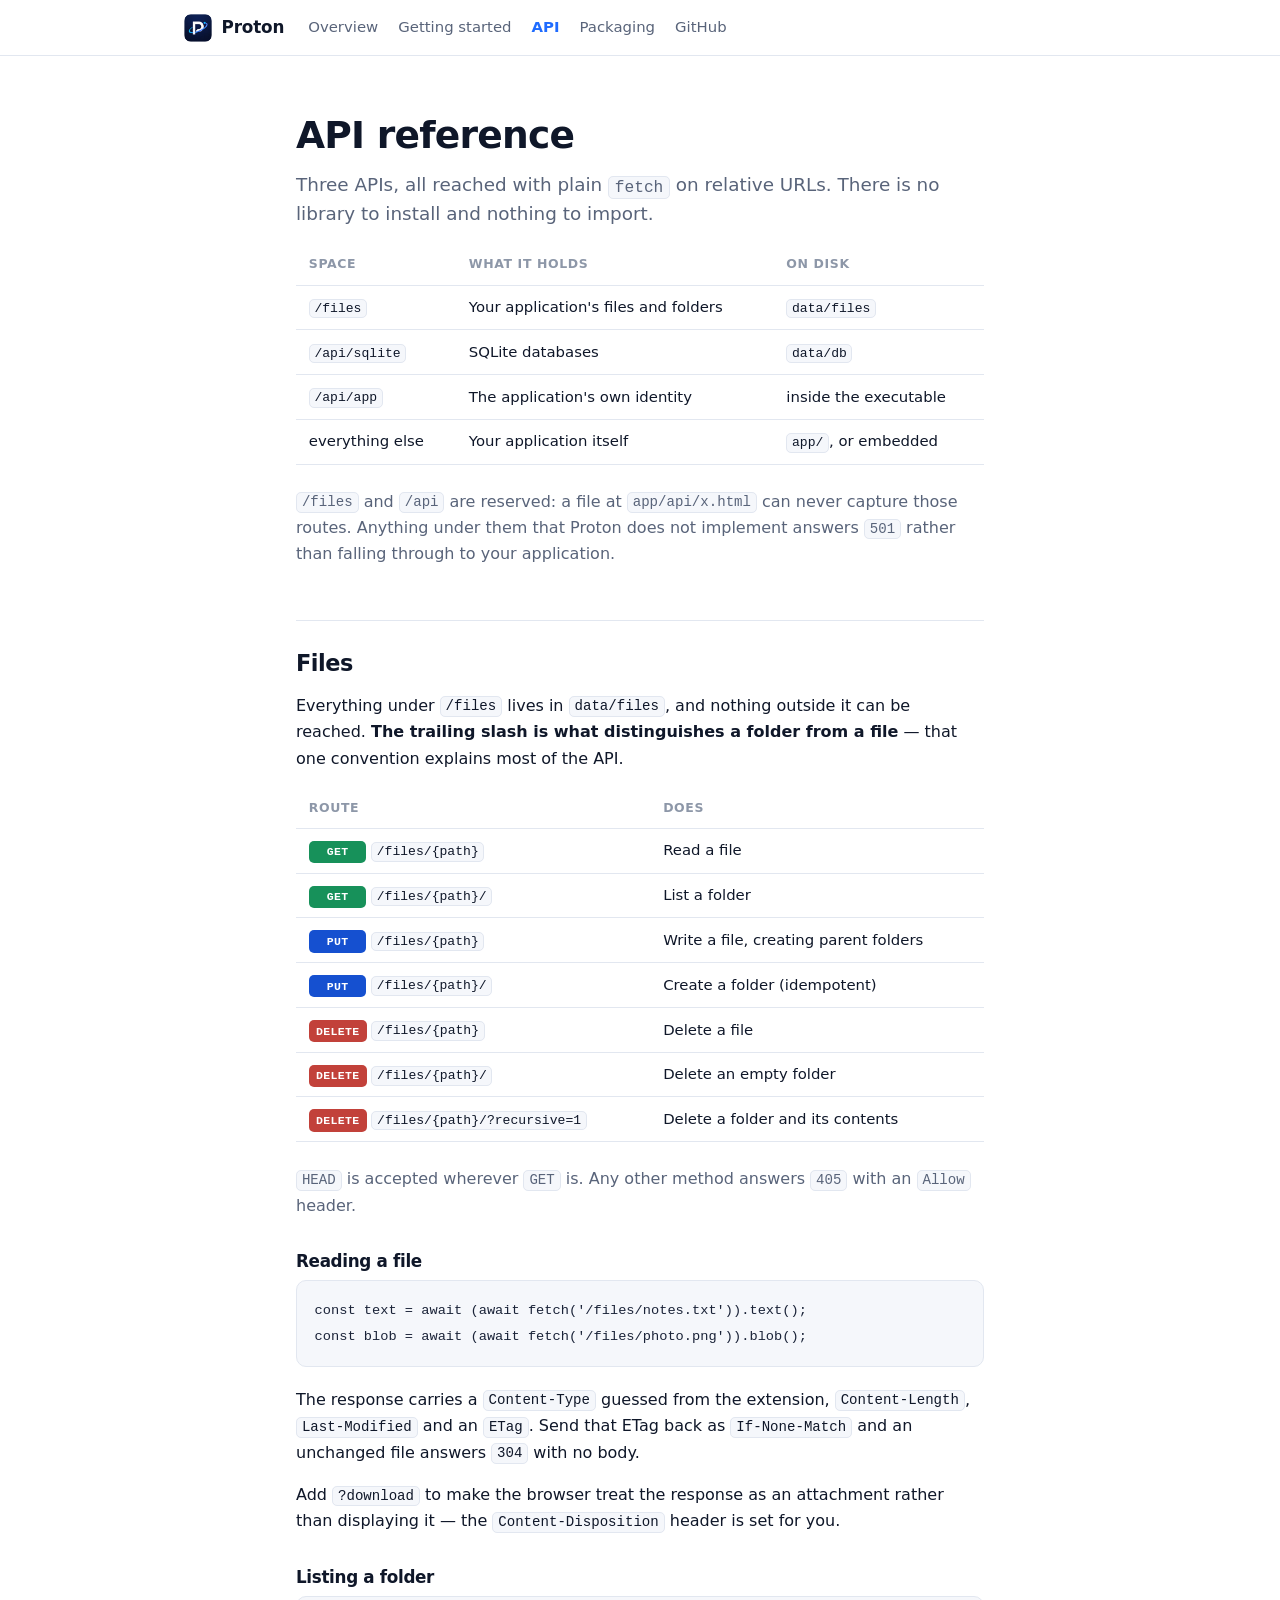
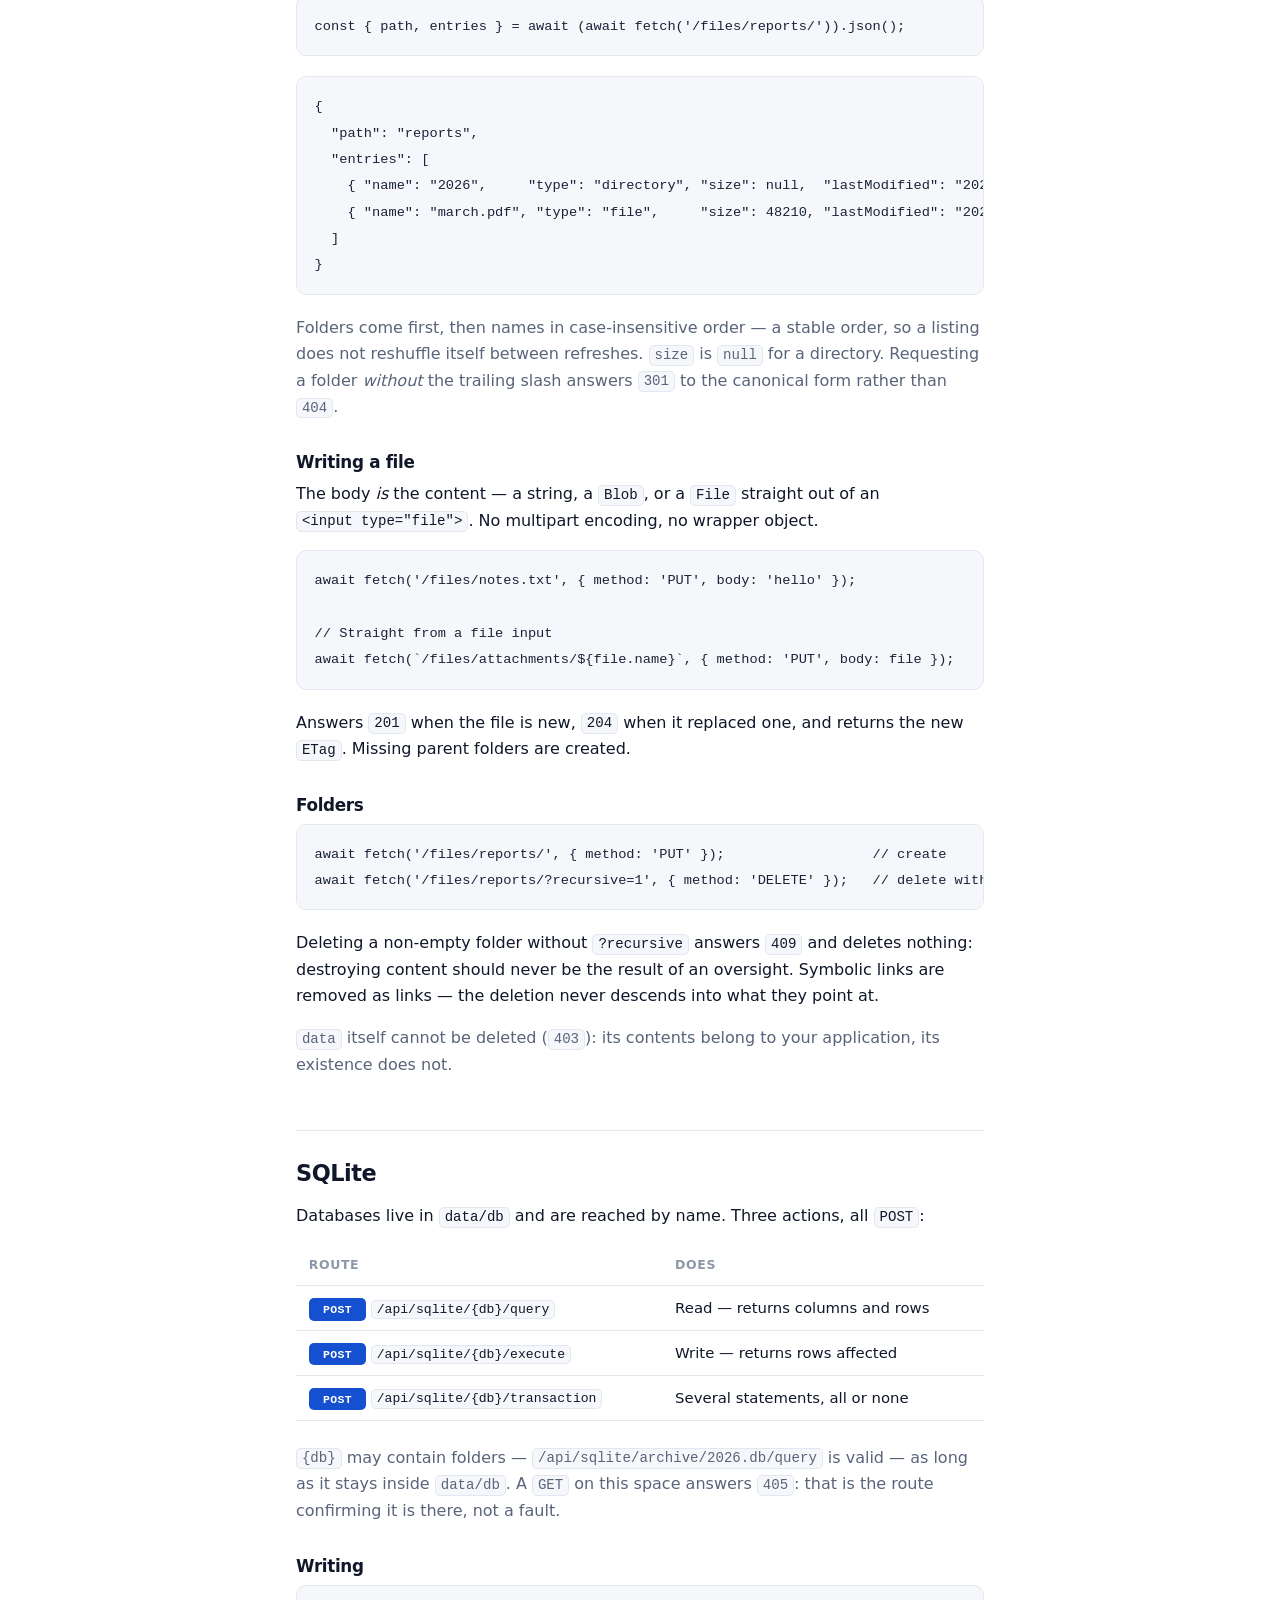
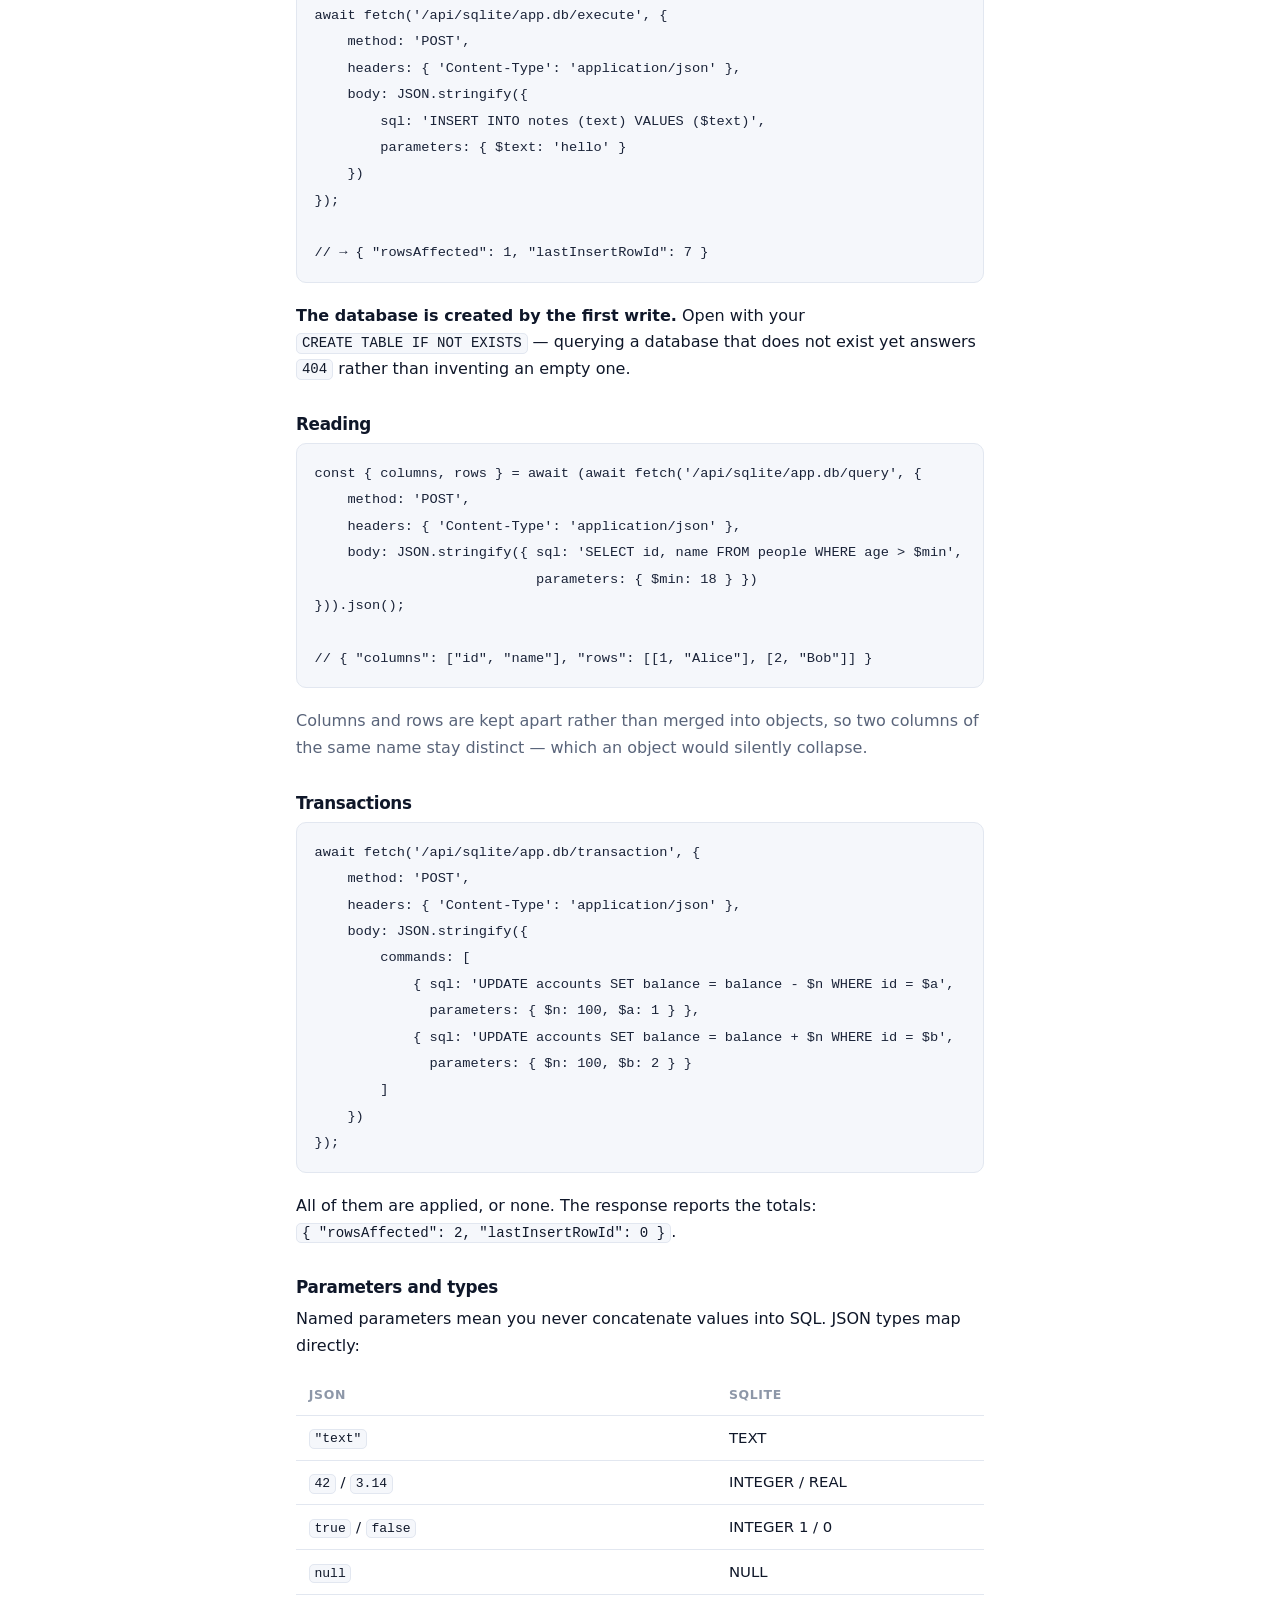
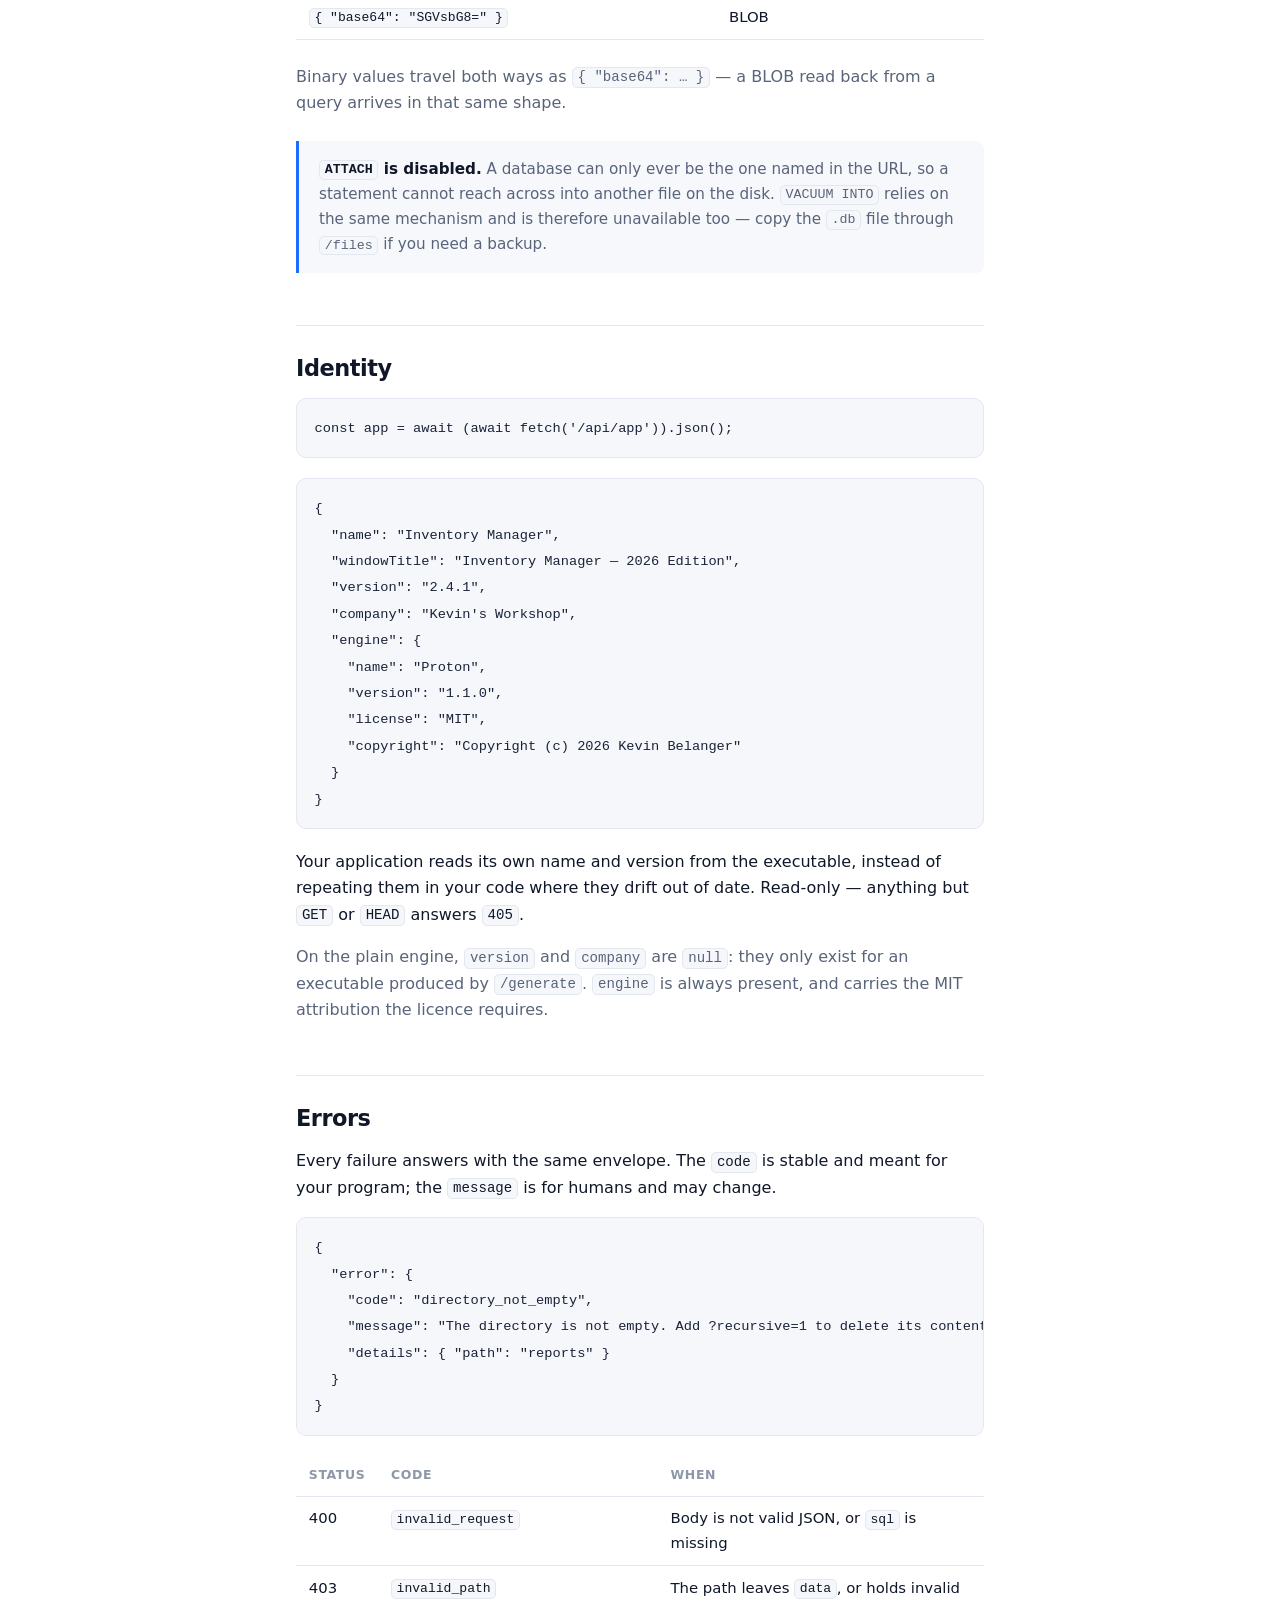
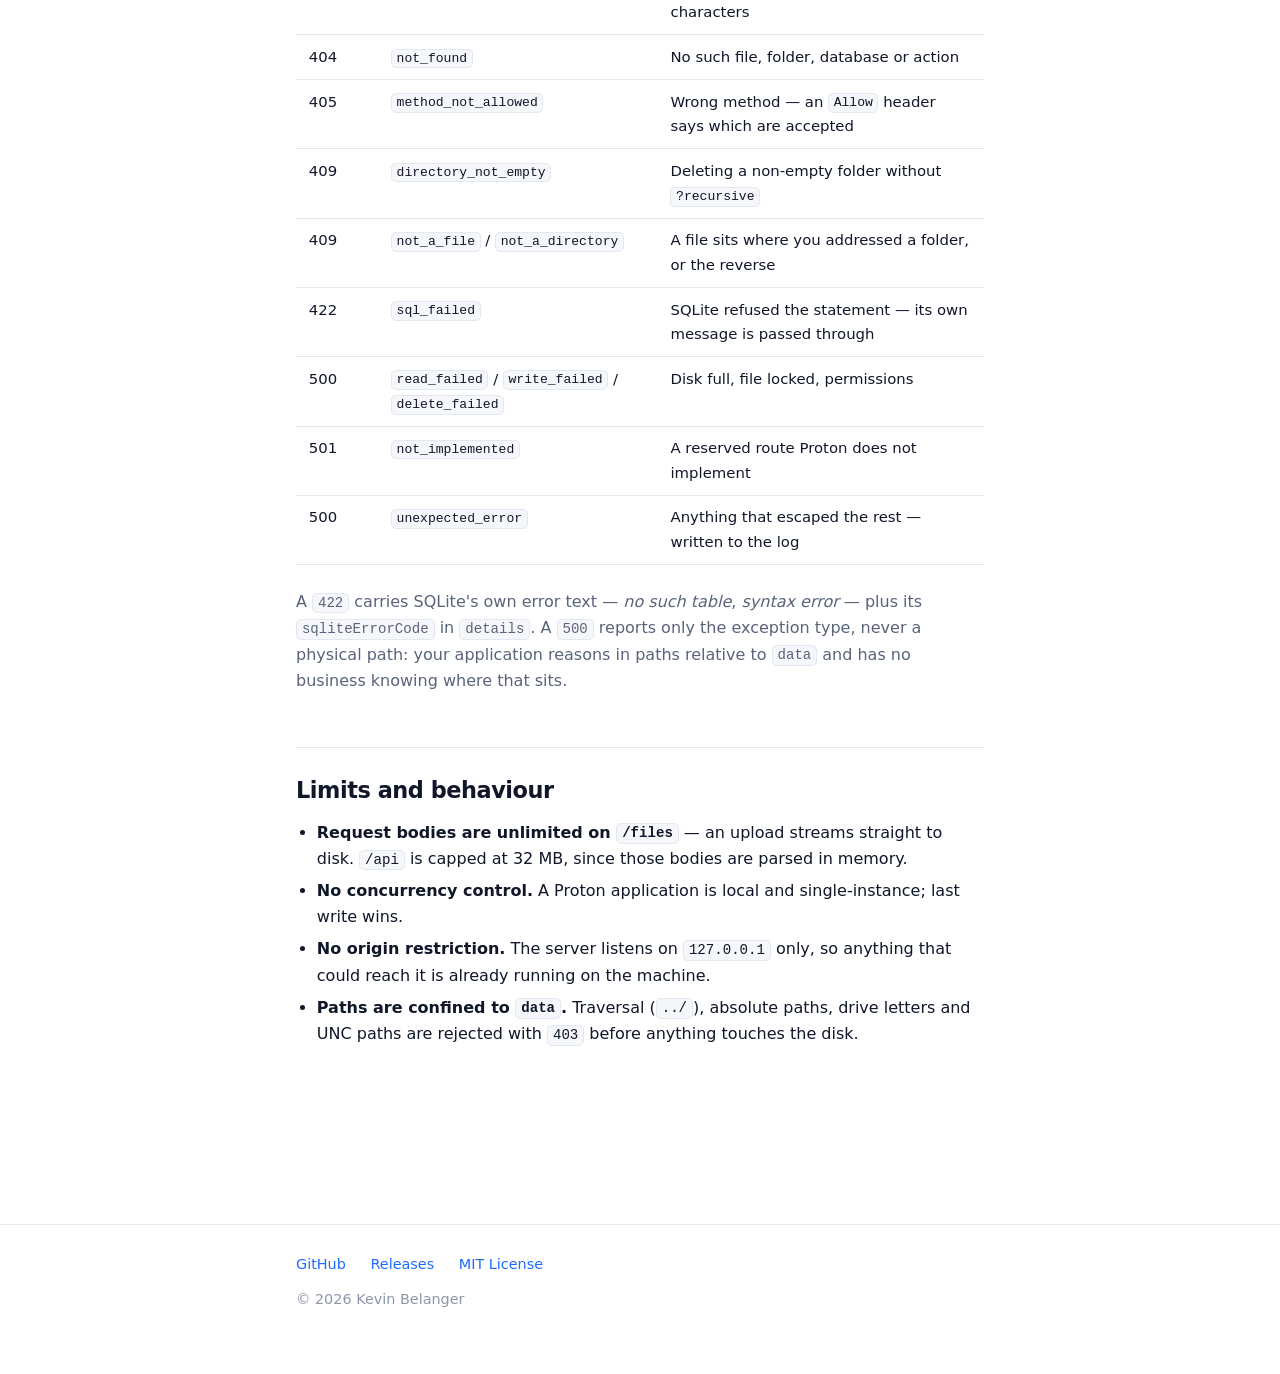
==== commit 65da066e: "Version 1.1.0 MINOR plutot que PATCH : `/generate` est une fonctionnalite ajoutee — l'ancienne ortho" ====
--- a/docs/api.html
+++ b/docs/api.html
@@ -285,7 +285,7 @@
   "company": "Kevin's Workshop",
   "engine": {
     "name": "Proton",
-    "version": "1.0.0",
+    "version": "1.1.0",
     "license": "MIT",
     "copyright": "Copyright (c) 2026 Kevin Belanger"
   }
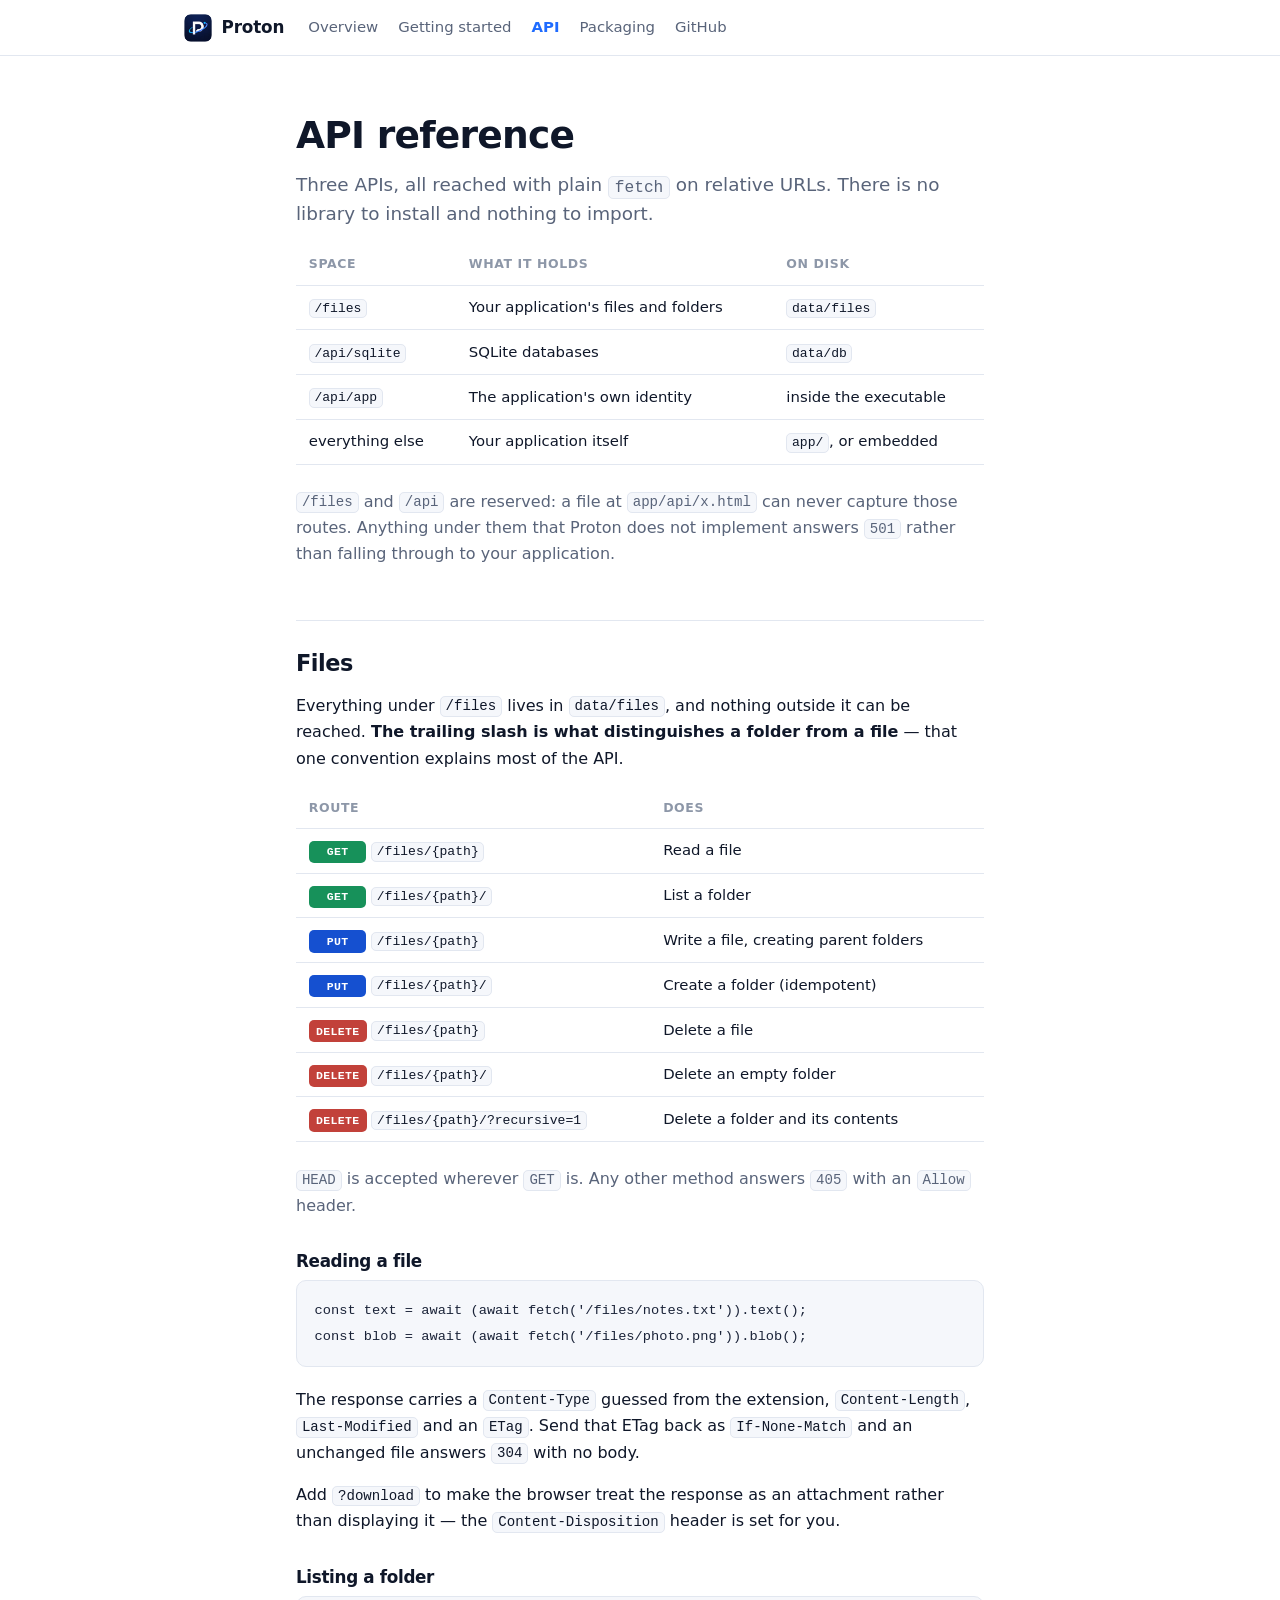
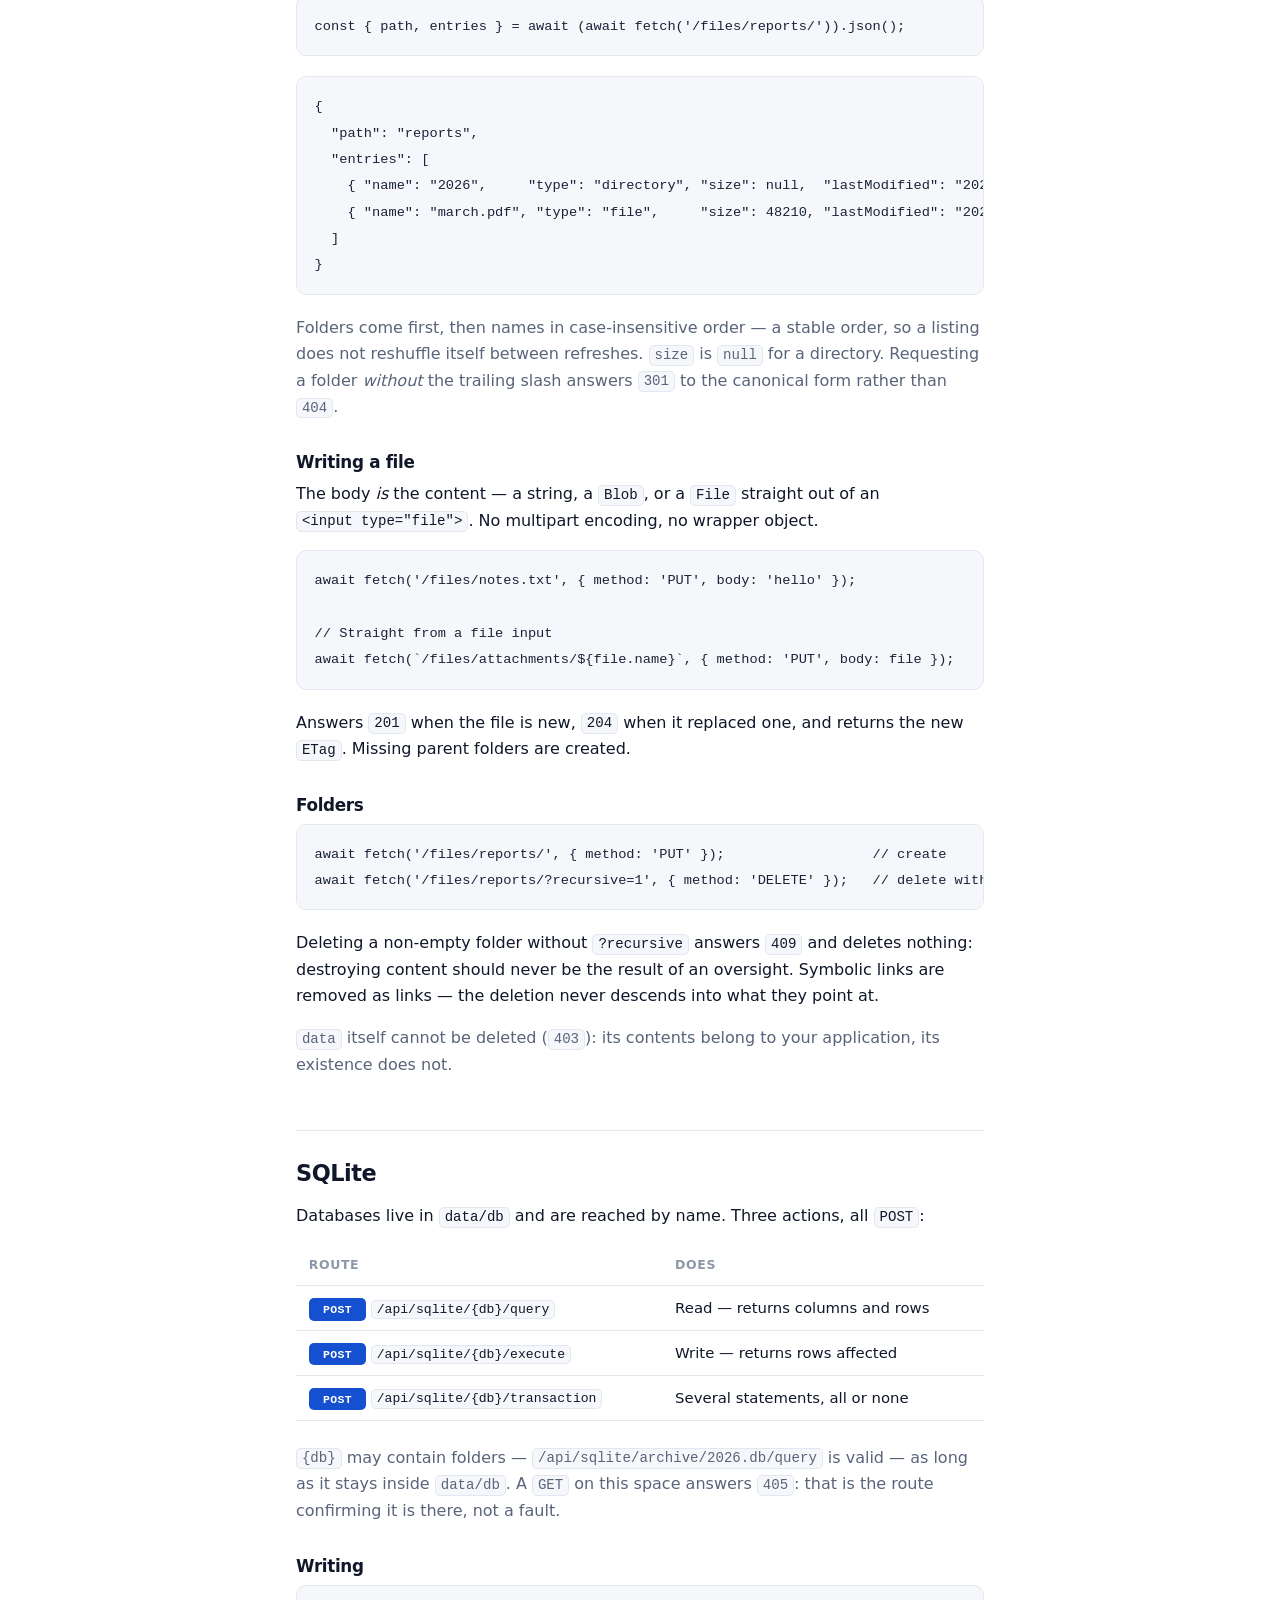
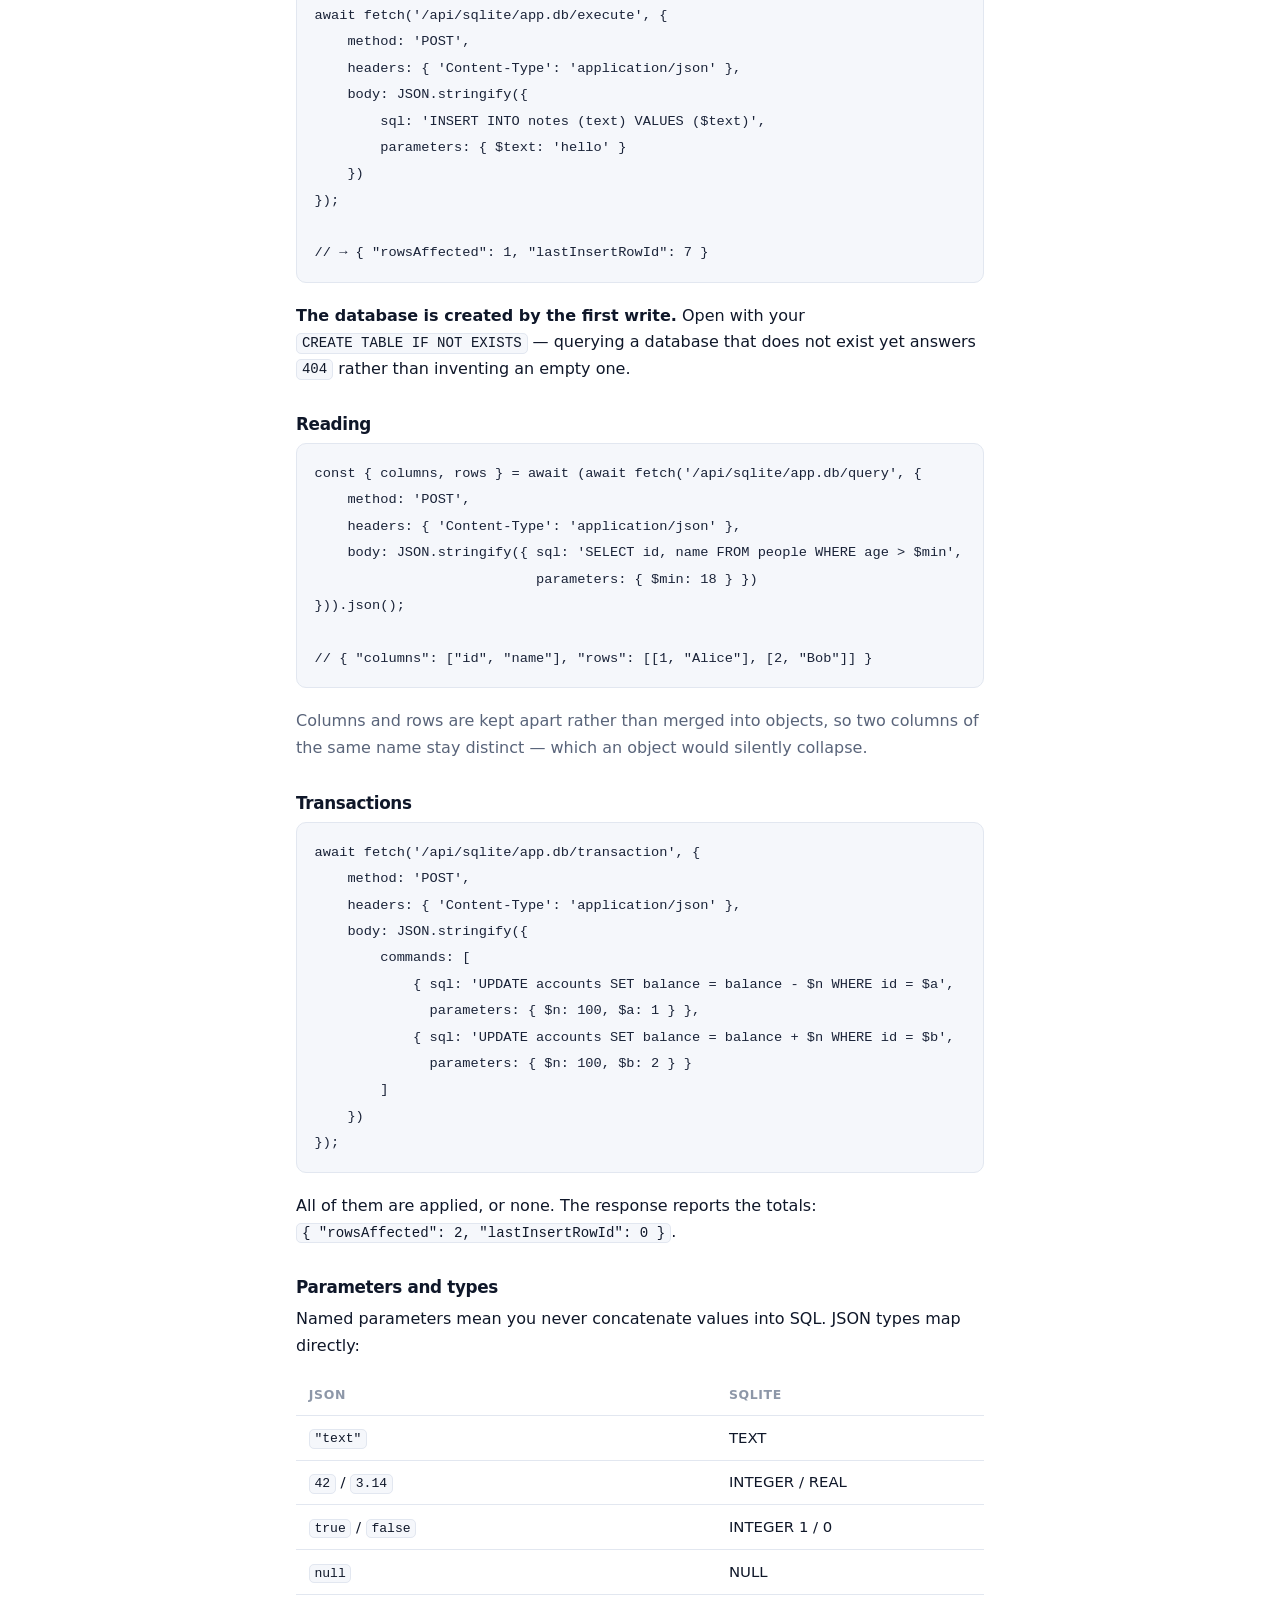
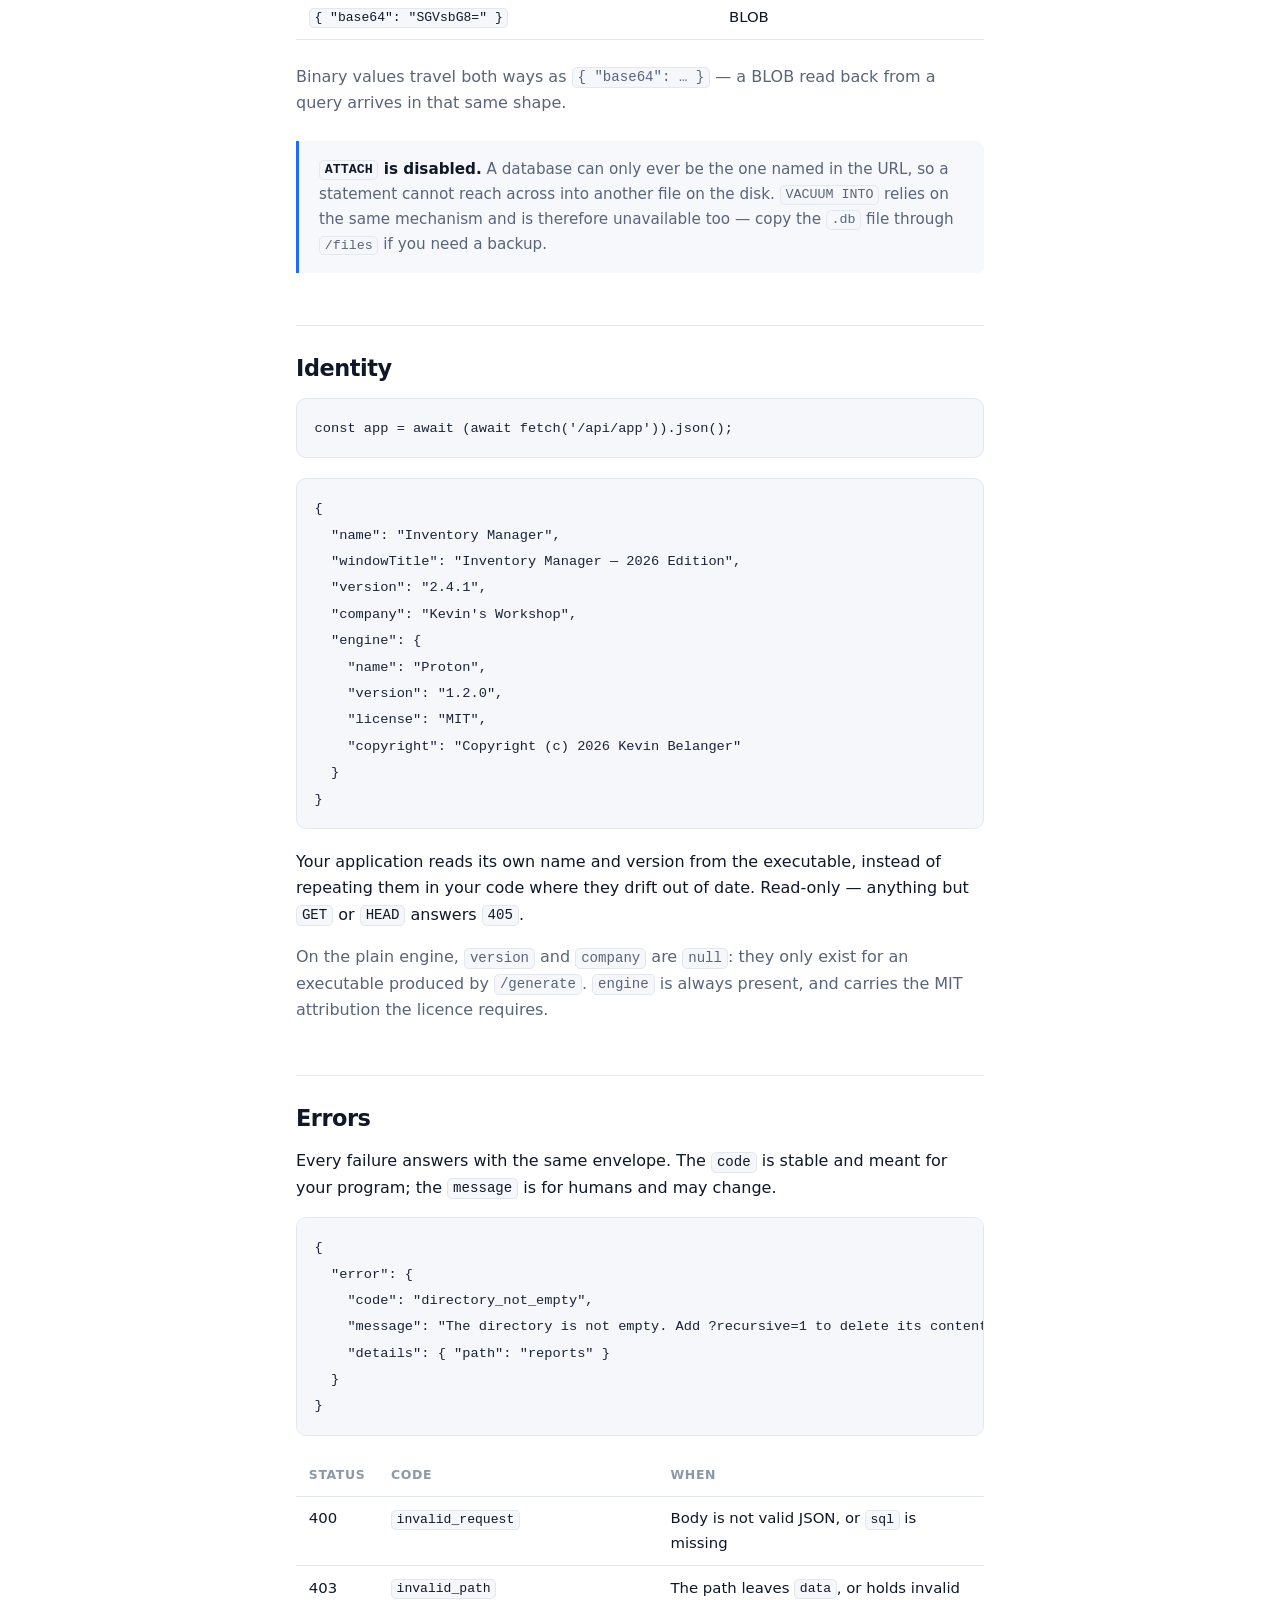
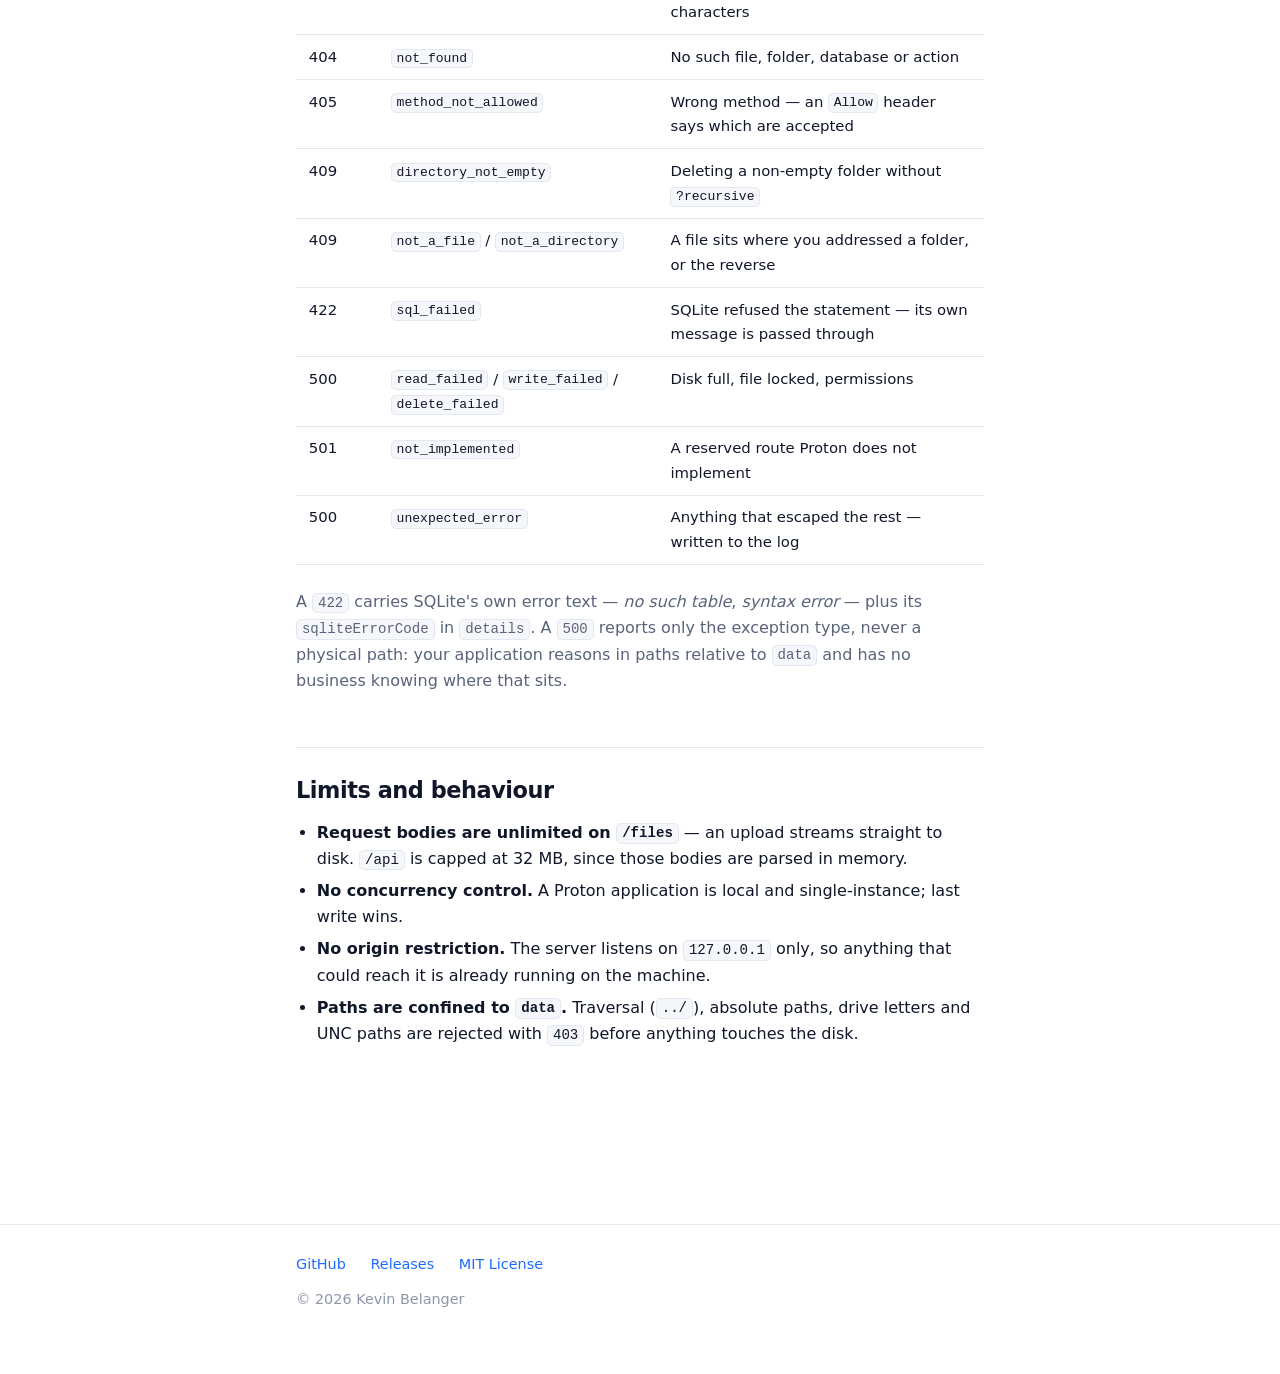
==== commit 35a2262b: "Version 1.2.0 MINOR : le moteur generique depose desormais un modele dans `config`, un comportement " ====
--- a/docs/api.html
+++ b/docs/api.html
@@ -285,7 +285,7 @@
   "company": "Kevin's Workshop",
   "engine": {
     "name": "Proton",
-    "version": "1.1.0",
+    "version": "1.2.0",
     "license": "MIT",
     "copyright": "Copyright (c) 2026 Kevin Belanger"
   }
